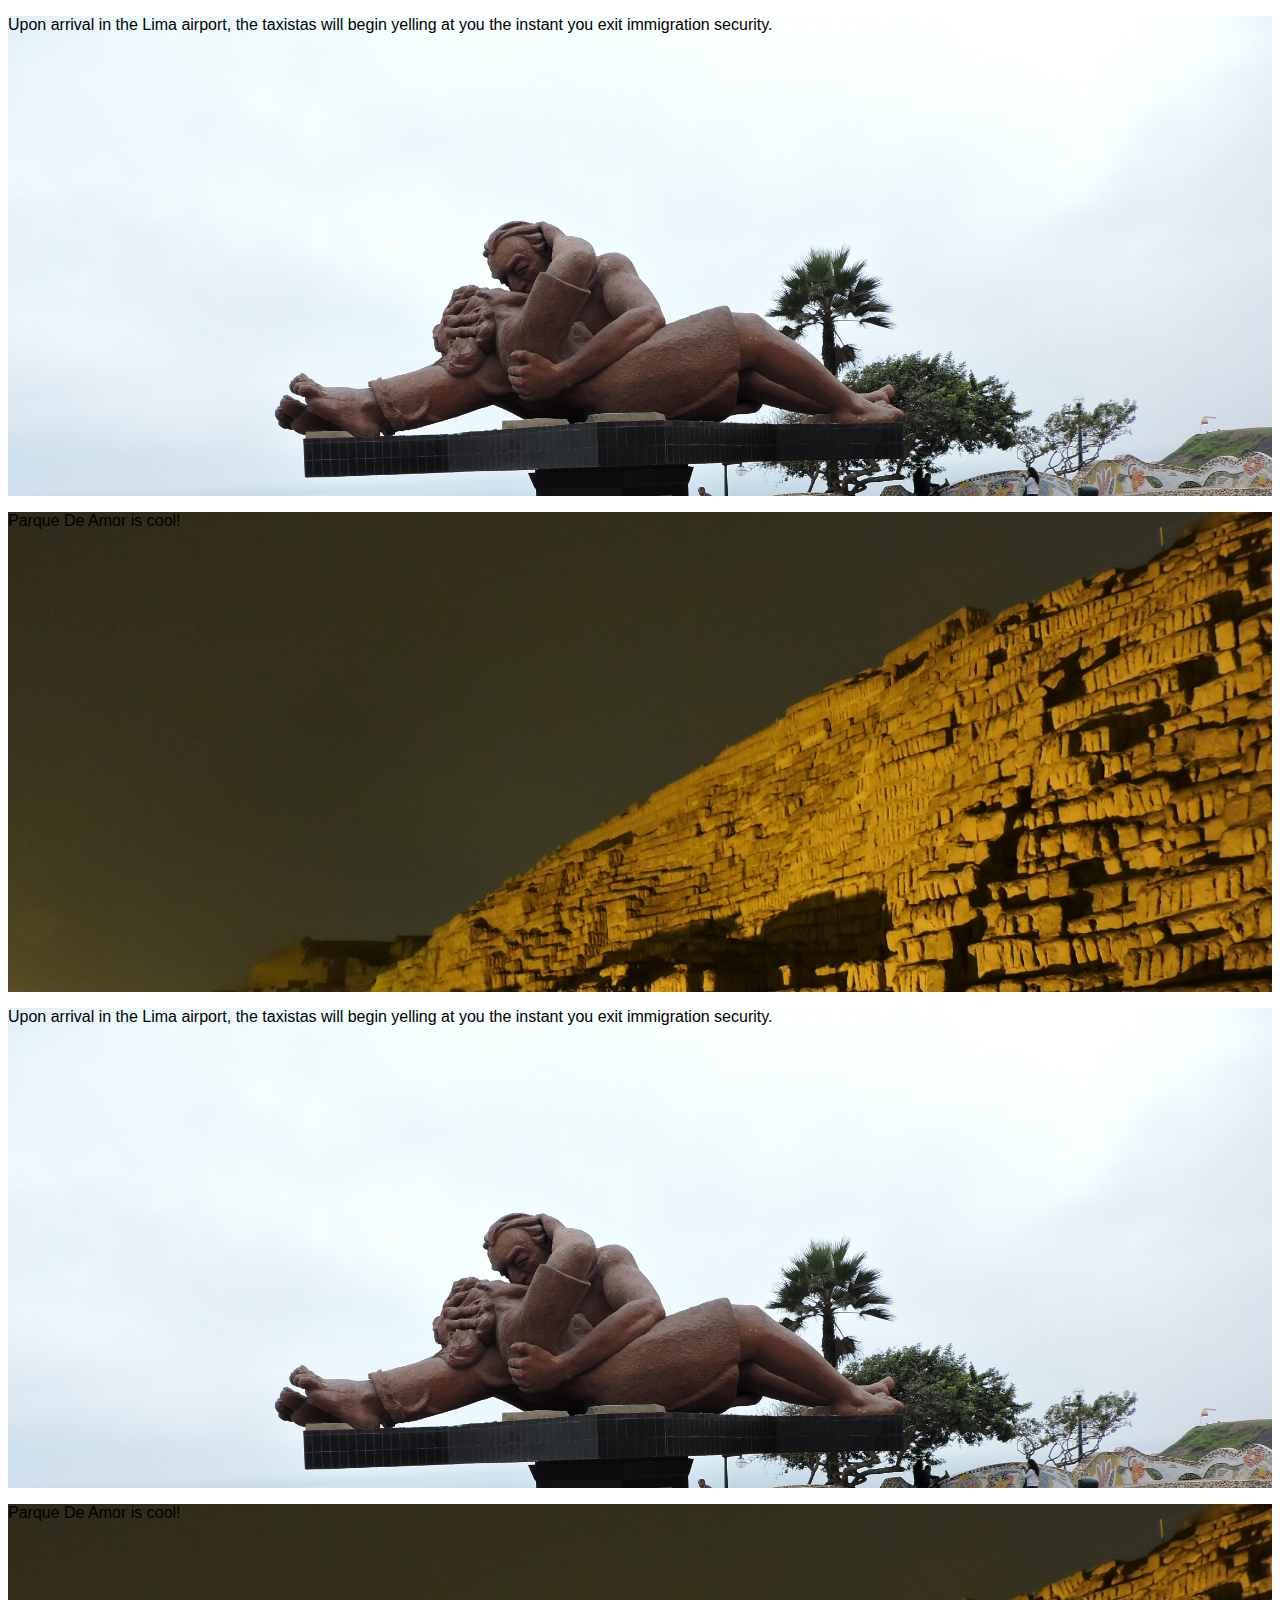
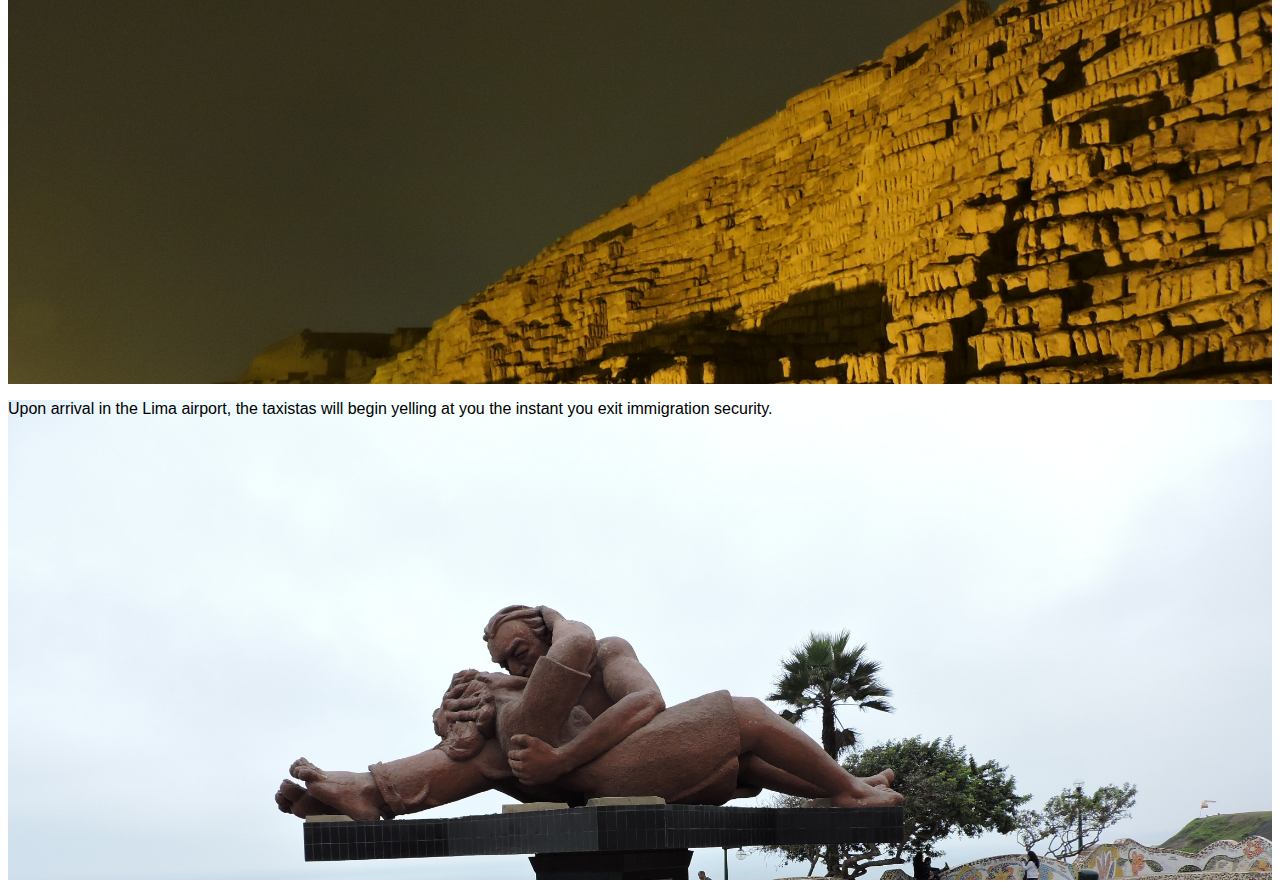
==== lima.html @ 74c6fd55 "Implemented parallax scrolling(finally) VICTORY IS MINE" ====
<!DOCTYPE html>
<html>
    <head>
        <meta charset="utf-8">
        <meta http-equiv="X-UA-Compatible" content="IE=edge">
        <title></title>
        <meta name="description" content="">
        <meta name="viewport" content="width=device-width, initial-scale=1">
        <link rel="stylesheet" type="text/css" href="stylesheet.css">

        
    </head>
    <body>
    	<div class="lima" id="amor" data-stellar-background-ratio=".5">
            <p>Upon arrival in the Lima airport, the taxistas will begin yelling at you the instant you exit immigration security.</p>
        </div>
        <div id="pucllana" data-stellar-background-ratio=".5">
            <p>Parque De Amor is cool!</p>
        </div>
        <div class="lima" id="amor" data-stellar-background-ratio=".5">
            <p>Upon arrival in the Lima airport, the taxistas will begin yelling at you the instant you exit immigration security.</p>
        </div>
        <div id="pucllana" data-stellar-background-ratio=".5">
            <p>Parque De Amor is cool!</p>
        </div>
        <div class="lima" id="amor" data-stellar-background-ratio=".5">
            <p>Upon arrival in the Lima airport, the taxistas will begin yelling at you the instant you exit immigration security.</p>
        </div>
        <!--load jquery -->
        <script src="http://ajax.googleapis.com/ajax/libs/jquery/2.1.0/jquery.min.js"></script>

        <!--load stellar.js -->

        <script src="js/stellar.js/jquery.stellar.min.js"></script>
        <script src="js/stellar.js"></script>        
        <script type="text/javascript">
                $(function(){
                    $.stellar({
                    horizontalScrolling: true, 
                });
            });

        </script>

    </body>
</html>
---- stylesheet.css ----
#amor {
	background-image: url(images/parqueDeAmor.jpg);
	background-size: 100%;
	height: 30em;
}
#pucllana {
	background-image: url(images/pucllana1.jpg);
	background-size: 100%;
	height: 30em;
}
p {
	font-family: Helvetica;
}
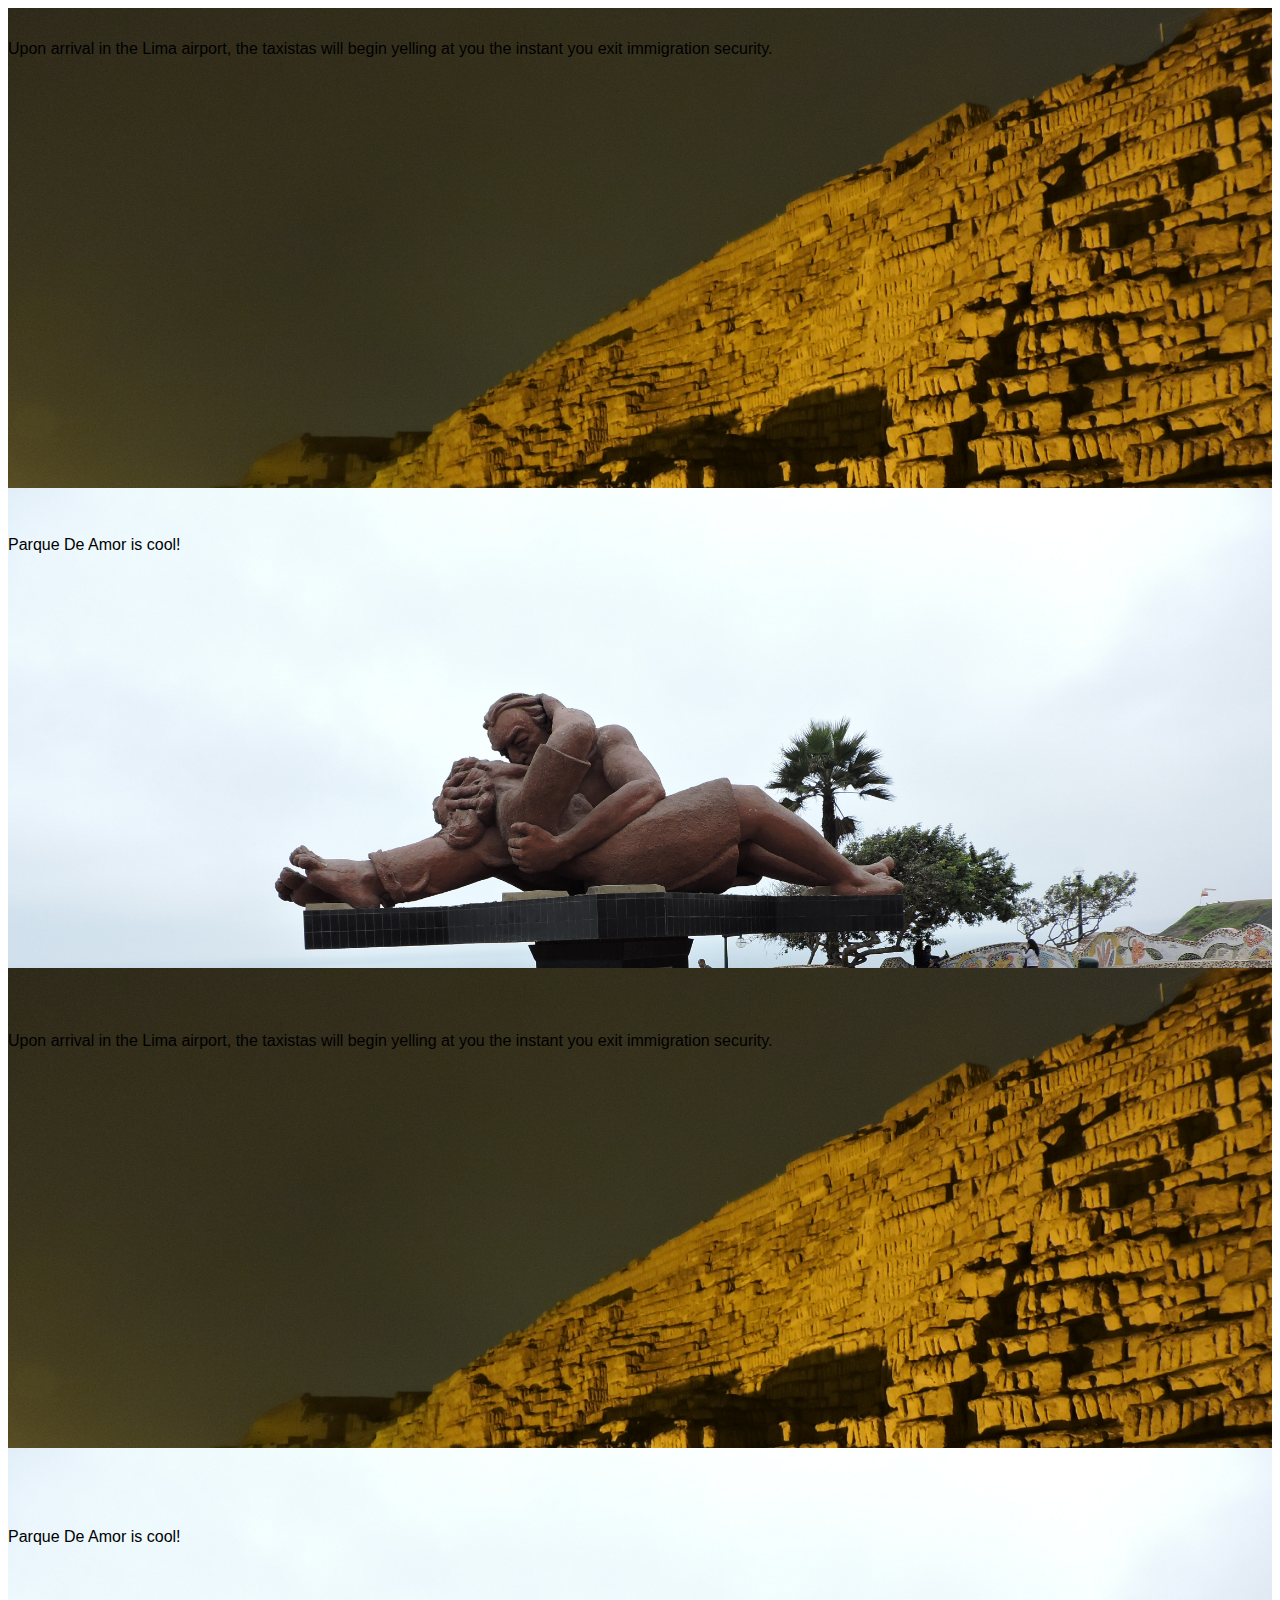
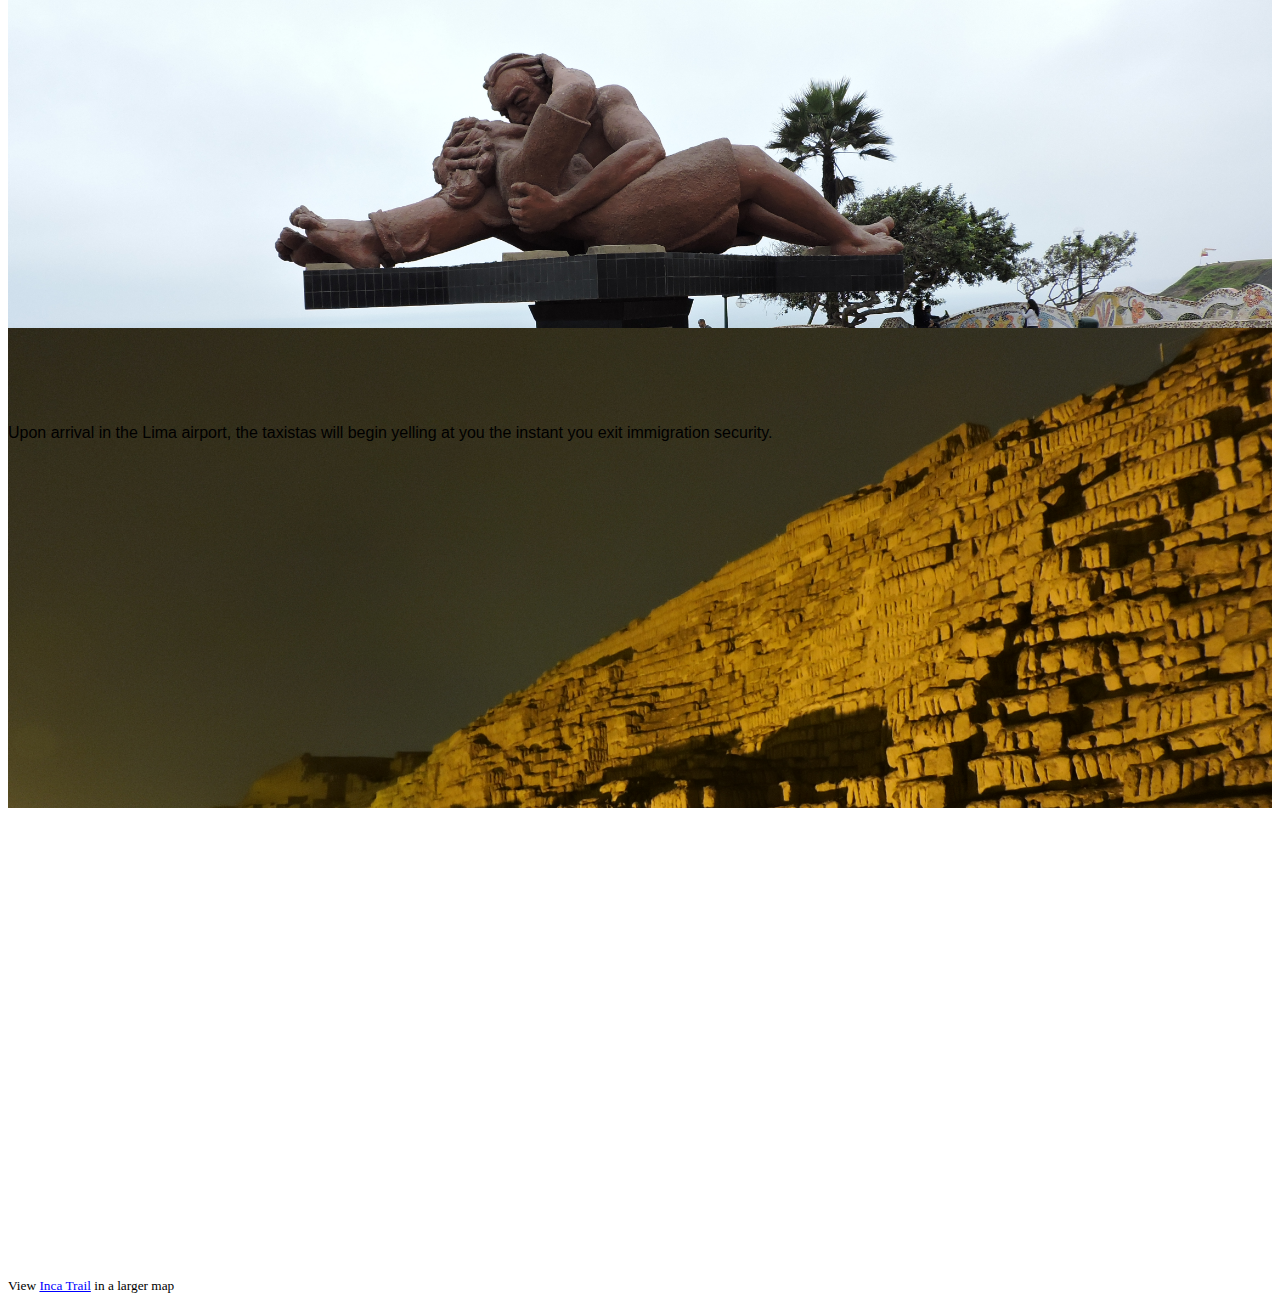
==== commit 04f0c3d6: "added scrollorama, but doesn't work yet" ====
--- a/lima.html
+++ b/lima.html
@@ -12,33 +12,39 @@
     </head>
     <body>
     	<div class="lima" id="amor" data-stellar-background-ratio=".5">
-            <p>Upon arrival in the Lima airport, the taxistas will begin yelling at you the instant you exit immigration security.</p>
+            <p class='fade'>Upon arrival in the Lima airport, the taxistas will begin yelling at you the instant you exit immigration security.</p>
         </div>
         <div id="pucllana" data-stellar-background-ratio=".5">
-            <p>Parque De Amor is cool!</p>
+            <p class='fade'>Parque De Amor is cool!</p>
         </div>
         <div class="lima" id="amor" data-stellar-background-ratio=".5">
-            <p>Upon arrival in the Lima airport, the taxistas will begin yelling at you the instant you exit immigration security.</p>
+            <p class='fade'>Upon arrival in the Lima airport, the taxistas will begin yelling at you the instant you exit immigration security.</p>
         </div>
         <div id="pucllana" data-stellar-background-ratio=".5">
-            <p>Parque De Amor is cool!</p>
+            <p class='fade'>Parque De Amor is cool!</p>
         </div>
         <div class="lima" id="amor" data-stellar-background-ratio=".5">
-            <p>Upon arrival in the Lima airport, the taxistas will begin yelling at you the instant you exit immigration security.</p>
+            <p class='fade'>Upon arrival in the Lima airport, the taxistas will begin yelling at you the instant you exit immigration security.</p>
+        </div>
+        <div class="mapWrap">
+            <iframe class="incaTrailMap" id="llactaPata" width="750" height="450" frameborder="0" scrolling="no" marginheight="0" marginwidth="0" src="https://maps.google.com/maps/ms?msid=200690037802084016640.0004676cd46aa26c7896a&amp;msa=0&amp;source=gplus-ogsb&amp;ie=UTF8&amp;ll=-13.209148,-72.485175&amp;spn=0.110883,0.123338&amp;t=h&amp;iwloc=0004676cf58d377acecd8&amp;output=embed"></iframe><br /><small>View <a href="https://maps.google.com/maps/ms?msid=200690037802084016640.0004676cd46aa26c7896a&amp;msa=0&amp;source=embed&amp;ie=UTF8&amp;ll=-13.209148,-72.485175&amp;spn=0.110883,0.123338&amp;t=h&amp;iwloc=0004676cf58d377acecd8" style="color:#0000FF;text-align:left">Inca Trail</a> in a larger map</small>
         </div>
         <!--load jquery -->
         <script src="http://ajax.googleapis.com/ajax/libs/jquery/2.1.0/jquery.min.js"></script>
 
         <!--load stellar.js -->
+        <script src="js/scrollorama/js/jquery.scrollorama.js"></script>
+        <script src="js/stellar.js/jquery.stellar.min.js"></script>
+        <script src="js/main.js"></script>        
+        <script type="text/javascript">
+            // $(document).ready(function() {
+            //     $(function(){
+            //         $.stellar({
+            //         horizontalScrolling: true, 
+            //         verticalOffset: -300
+            //     });
+            // });
 
-        <script src="js/stellar.js/jquery.stellar.min.js"></script>
-        <script src="js/stellar.js"></script>        
-        <script type="text/javascript">
-                $(function(){
-                    $.stellar({
-                    horizontalScrolling: true, 
-                });
-            });
 
         </script>
 
--- a/stylesheet.css
+++ b/stylesheet.css
@@ -1,13 +1,17 @@
 #amor {
-	background-image: url(images/parqueDeAmor.jpg);
+	background-image: url(images/pucllana1.jpg);
 	background-size: 100%;
 	height: 30em;
 }
 #pucllana {
-	background-image: url(images/pucllana1.jpg);
+	background-image: url(images/parqueDeAmor.jpg);
 	background-size: 100%;
 	height: 30em;
 }
 p {
 	font-family: Helvetica;
+}
+.incaTrailMap {
+	margin: 0 auto;
+	display: block;
 }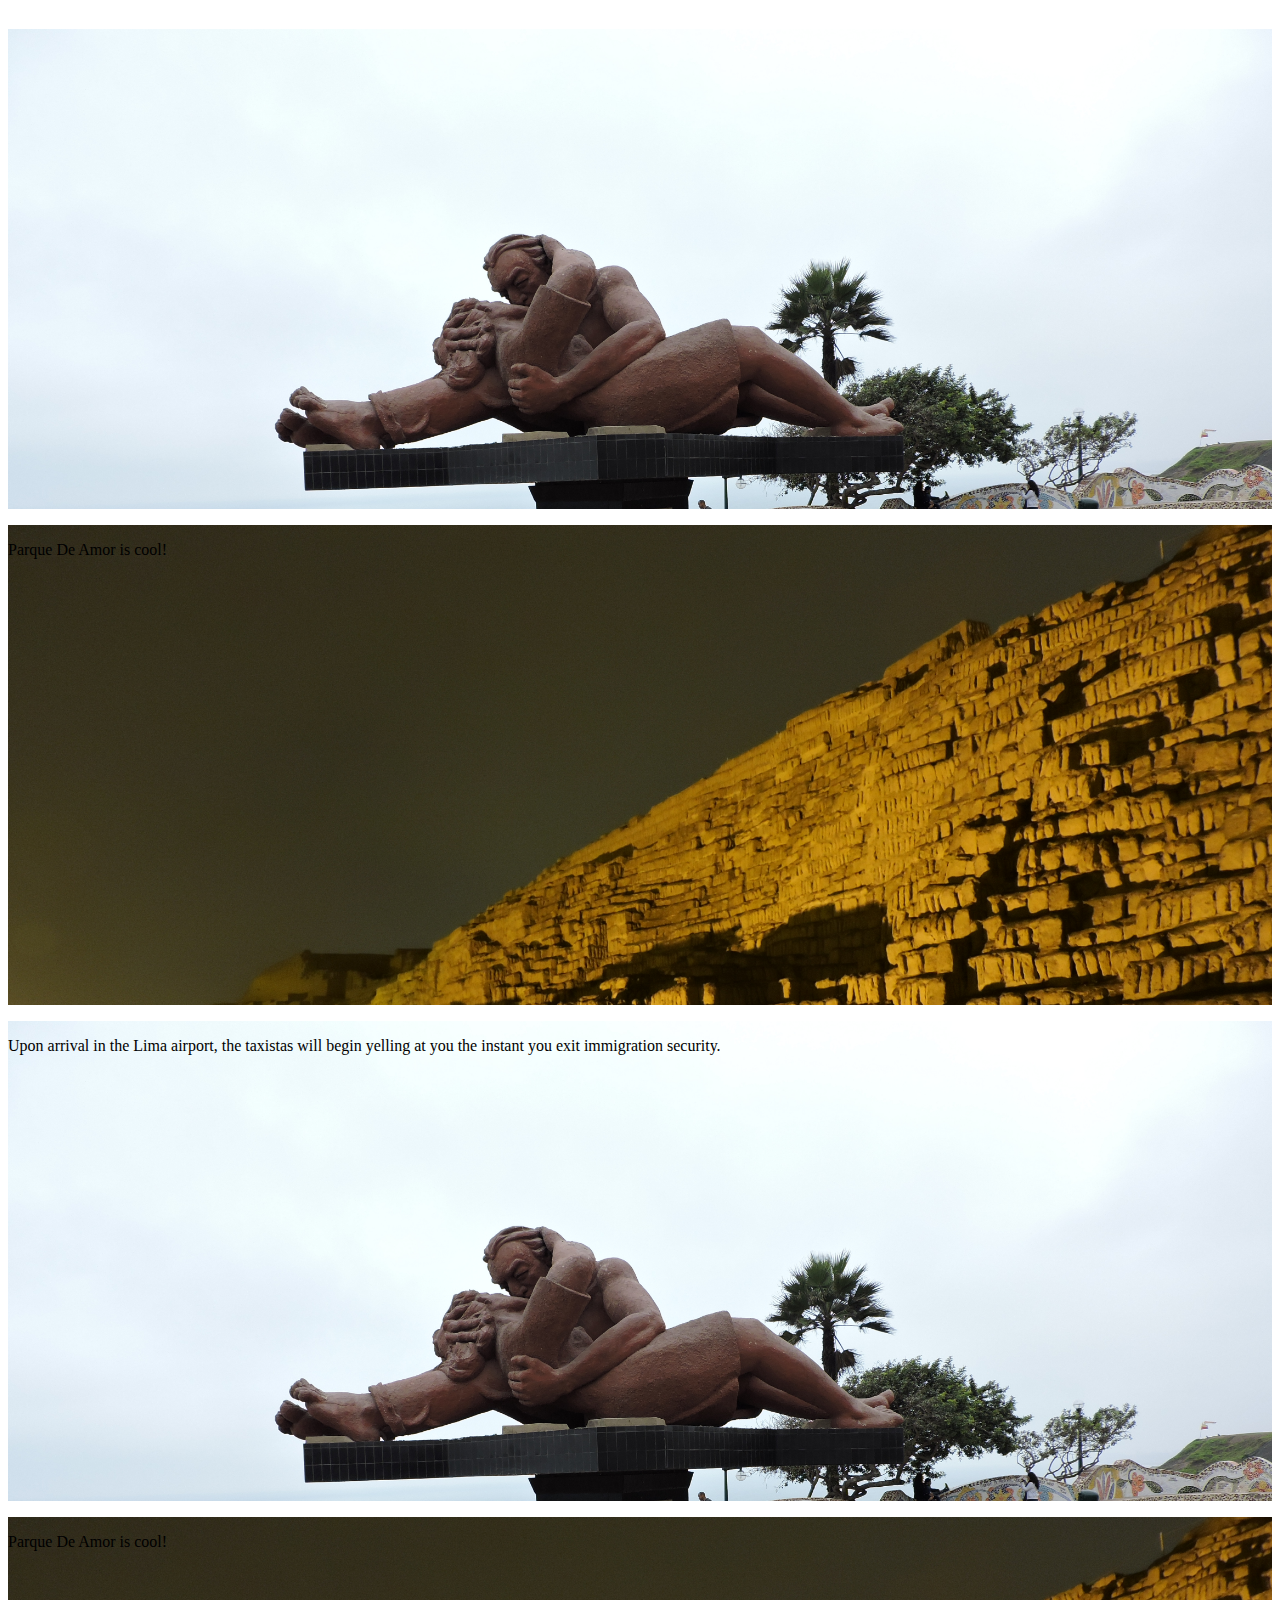
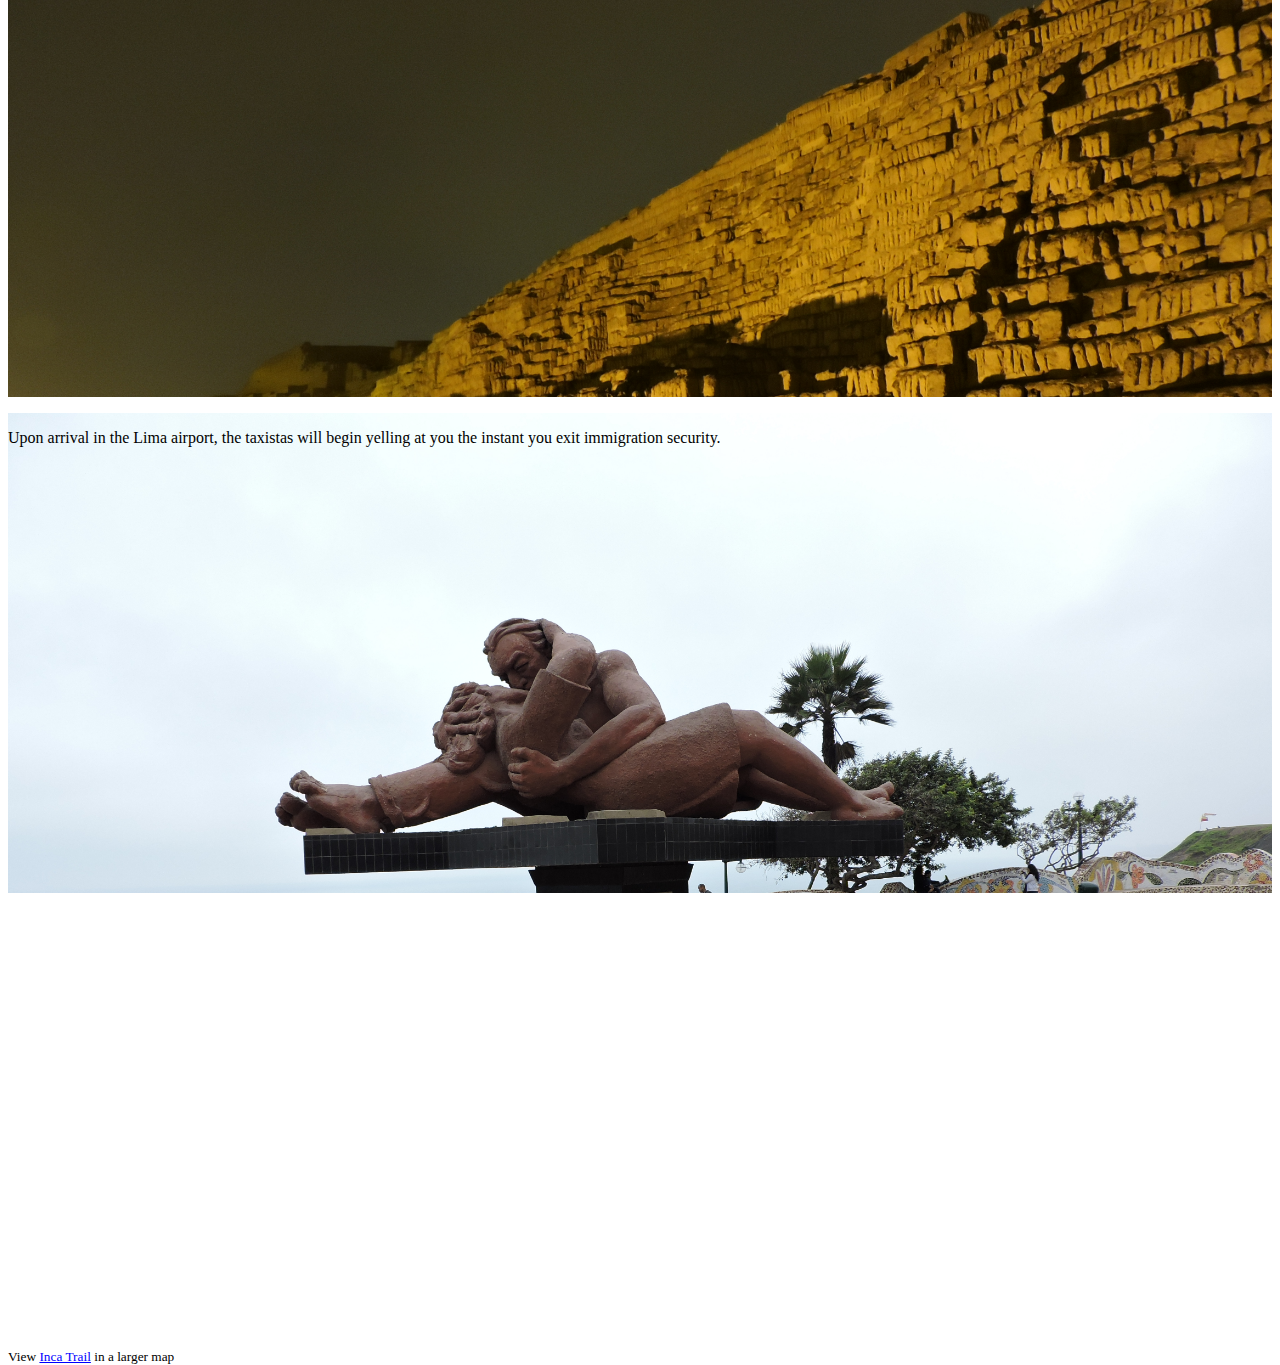
==== commit b80bb88b: "got stellar and scrollorama working again" ====
--- a/lima.html
+++ b/lima.html
@@ -11,22 +11,22 @@
         
     </head>
     <body>
-    	<div class="lima" id="amor" data-stellar-background-ratio=".5">
+    	<div class="lima block" id="amor" data-stellar-background-ratio=".5">
+            <p class='fade' id='amorText1'>Upon arrival in the Lima airport, the taxistas<br> will begin yelling at you the instant you <br>exit immigration security.</p>
+        </div>
+        <div id="pucllana" class='block' data-stellar-background-ratio=".5">
+            <p class='fade'id>Parque De Amor is cool!</p>
+        </div>
+        <div class="lima block" id="amor" data-stellar-background-ratio=".5">
             <p class='fade'>Upon arrival in the Lima airport, the taxistas will begin yelling at you the instant you exit immigration security.</p>
         </div>
-        <div id="pucllana" data-stellar-background-ratio=".5">
+        <div id="pucllana" class='block' data-stellar-background-ratio=".5">
             <p class='fade'>Parque De Amor is cool!</p>
         </div>
-        <div class="lima" id="amor" data-stellar-background-ratio=".5">
+        <div class="lima block" id="amor" data-stellar-background-ratio=".5">
             <p class='fade'>Upon arrival in the Lima airport, the taxistas will begin yelling at you the instant you exit immigration security.</p>
         </div>
-        <div id="pucllana" data-stellar-background-ratio=".5">
-            <p class='fade'>Parque De Amor is cool!</p>
-        </div>
-        <div class="lima" id="amor" data-stellar-background-ratio=".5">
-            <p class='fade'>Upon arrival in the Lima airport, the taxistas will begin yelling at you the instant you exit immigration security.</p>
-        </div>
-        <div class="mapWrap">
+        <div class="mapWrap block">
             <iframe class="incaTrailMap" id="llactaPata" width="750" height="450" frameborder="0" scrolling="no" marginheight="0" marginwidth="0" src="https://maps.google.com/maps/ms?msid=200690037802084016640.0004676cd46aa26c7896a&amp;msa=0&amp;source=gplus-ogsb&amp;ie=UTF8&amp;ll=-13.209148,-72.485175&amp;spn=0.110883,0.123338&amp;t=h&amp;iwloc=0004676cf58d377acecd8&amp;output=embed"></iframe><br /><small>View <a href="https://maps.google.com/maps/ms?msid=200690037802084016640.0004676cd46aa26c7896a&amp;msa=0&amp;source=embed&amp;ie=UTF8&amp;ll=-13.209148,-72.485175&amp;spn=0.110883,0.123338&amp;t=h&amp;iwloc=0004676cf58d377acecd8" style="color:#0000FF;text-align:left">Inca Trail</a> in a larger map</small>
         </div>
         <!--load jquery -->
--- a/stylesheet.css
+++ b/stylesheet.css
@@ -1,17 +1,26 @@
 #amor {
+	background-image: url(images/parqueDeAmor.jpg);
+	background-size: 100%;
+	height: 30em;
+}
+#amorText1 {
+	padding-top: 5em;
+	font-family: Garamond;
+	font-size: 1.3em;
+	font-style: bold;
+}
+#pucllana {
 	background-image: url(images/pucllana1.jpg);
 	background-size: 100%;
 	height: 30em;
 }
-#pucllana {
-	background-image: url(images/parqueDeAmor.jpg);
-	background-size: 100%;
-	height: 30em;
-}
-p {
-	font-family: Helvetica;
-}
 .incaTrailMap {
 	margin: 0 auto;
-	display: block;
+}
+.mapWrap {
+	margin: 0 auto;
+}
+
+.block {
+	width: 100%;
 }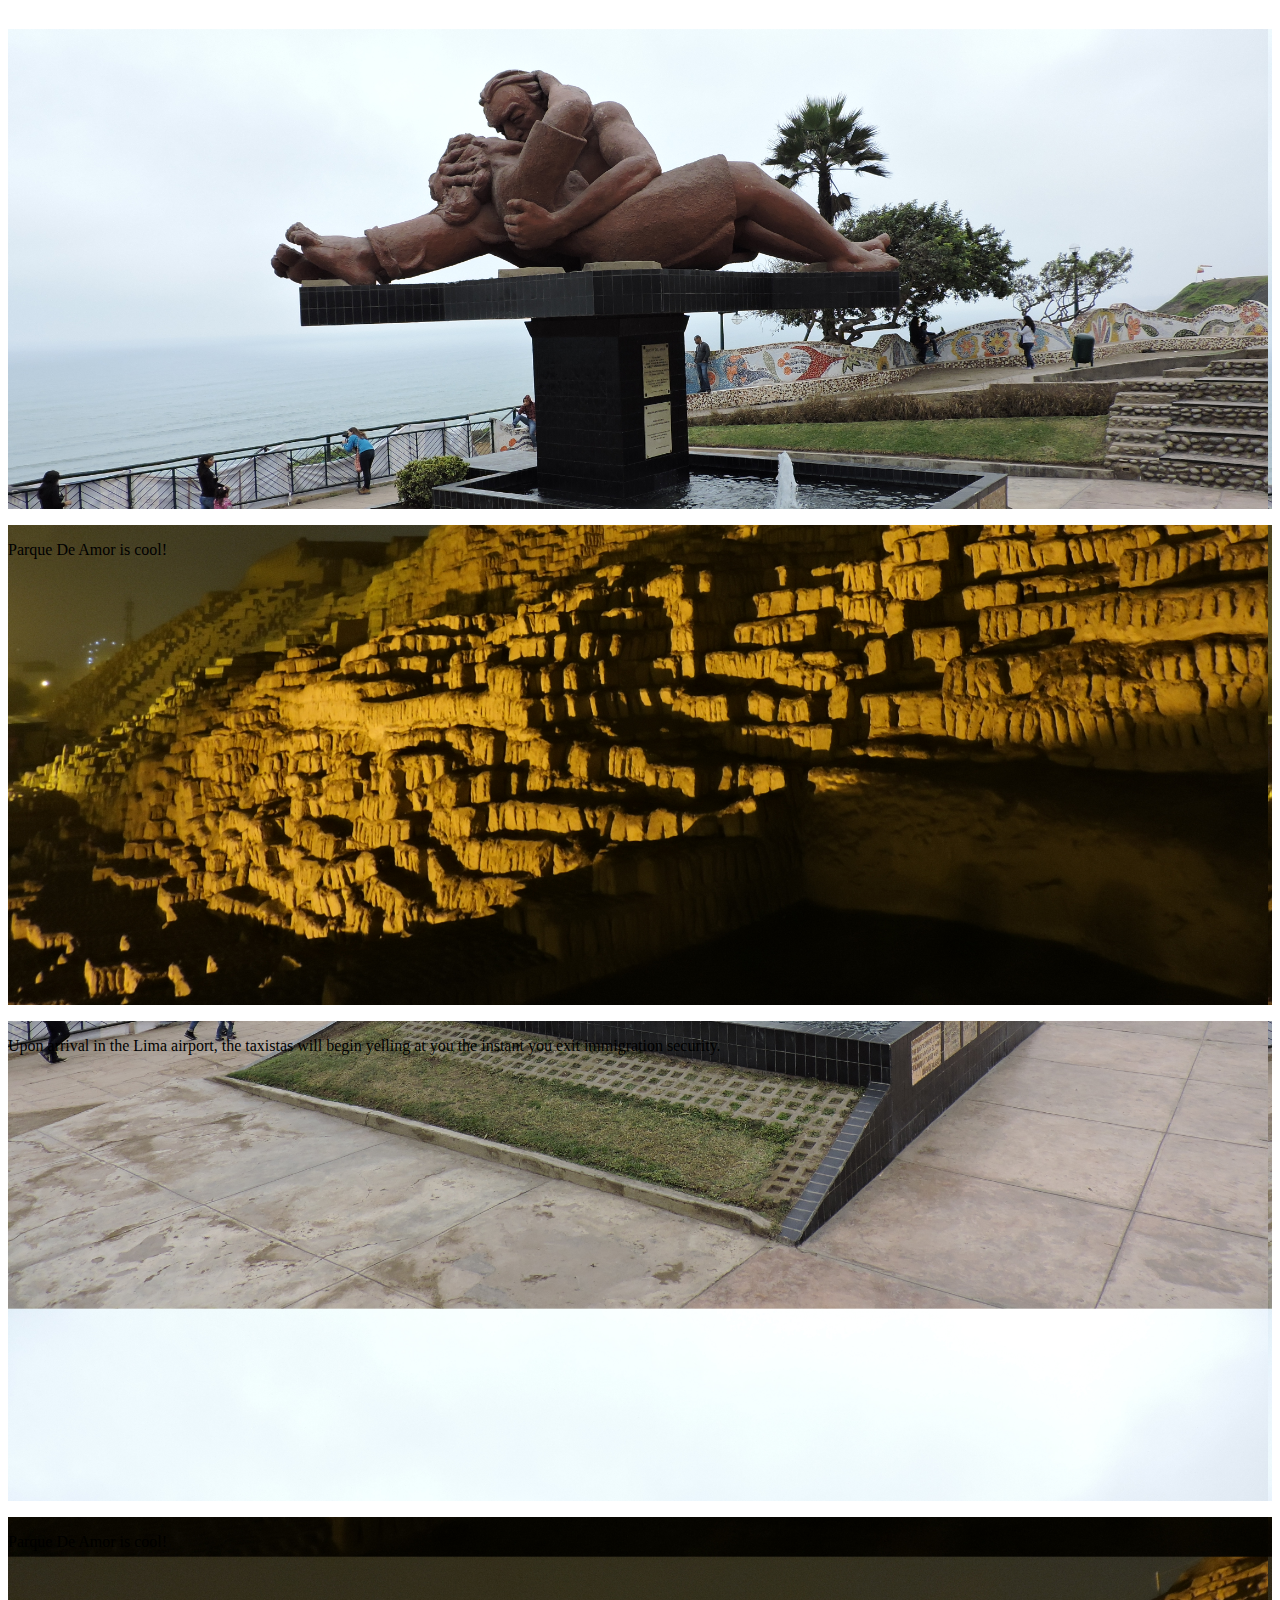
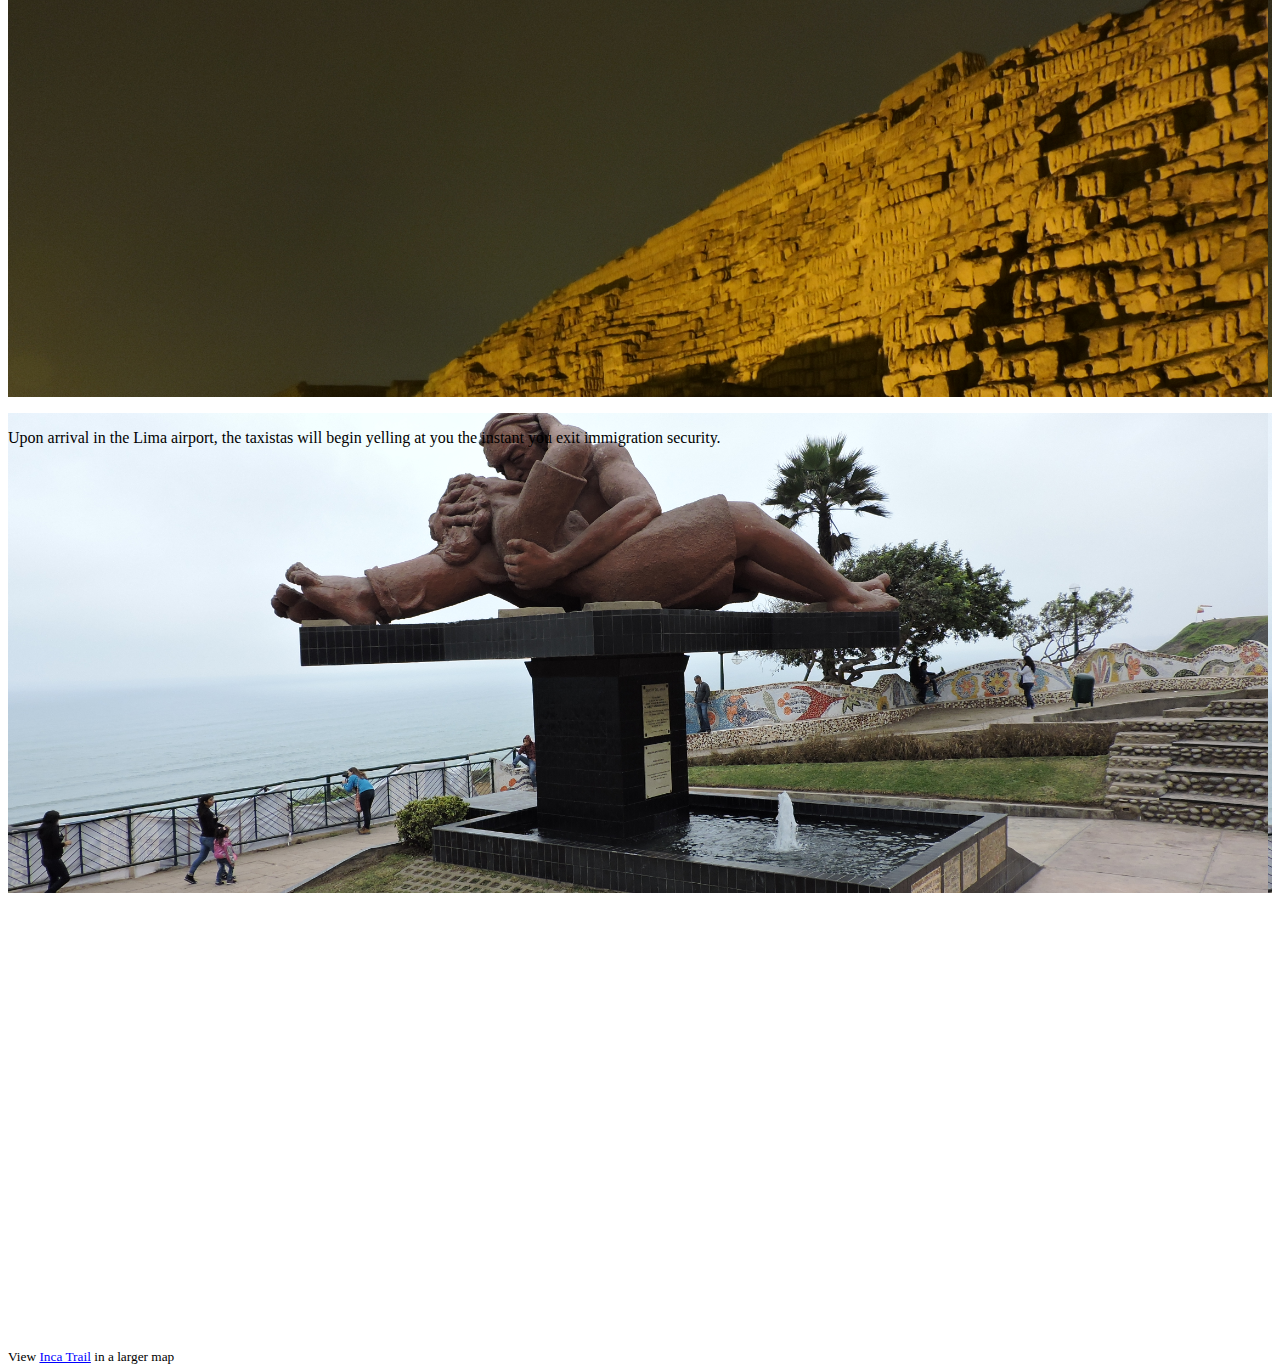
==== commit 787bcc84: "re-added stellar files, hopefully github.io will work" ====
--- a/lima.html
+++ b/lima.html
@@ -34,7 +34,7 @@
 
         <!--load stellar.js -->
         <script src="js/scrollorama/js/jquery.scrollorama.js"></script>
-        <script src="js/stellar.js/jquery.stellar.min.js"></script>
+        <script src="js/stellar.js-master/jquery.stellar.min.js"></script>
         <script src="js/main.js"></script>        
         <script type="text/javascript">
             // $(document).ready(function() {
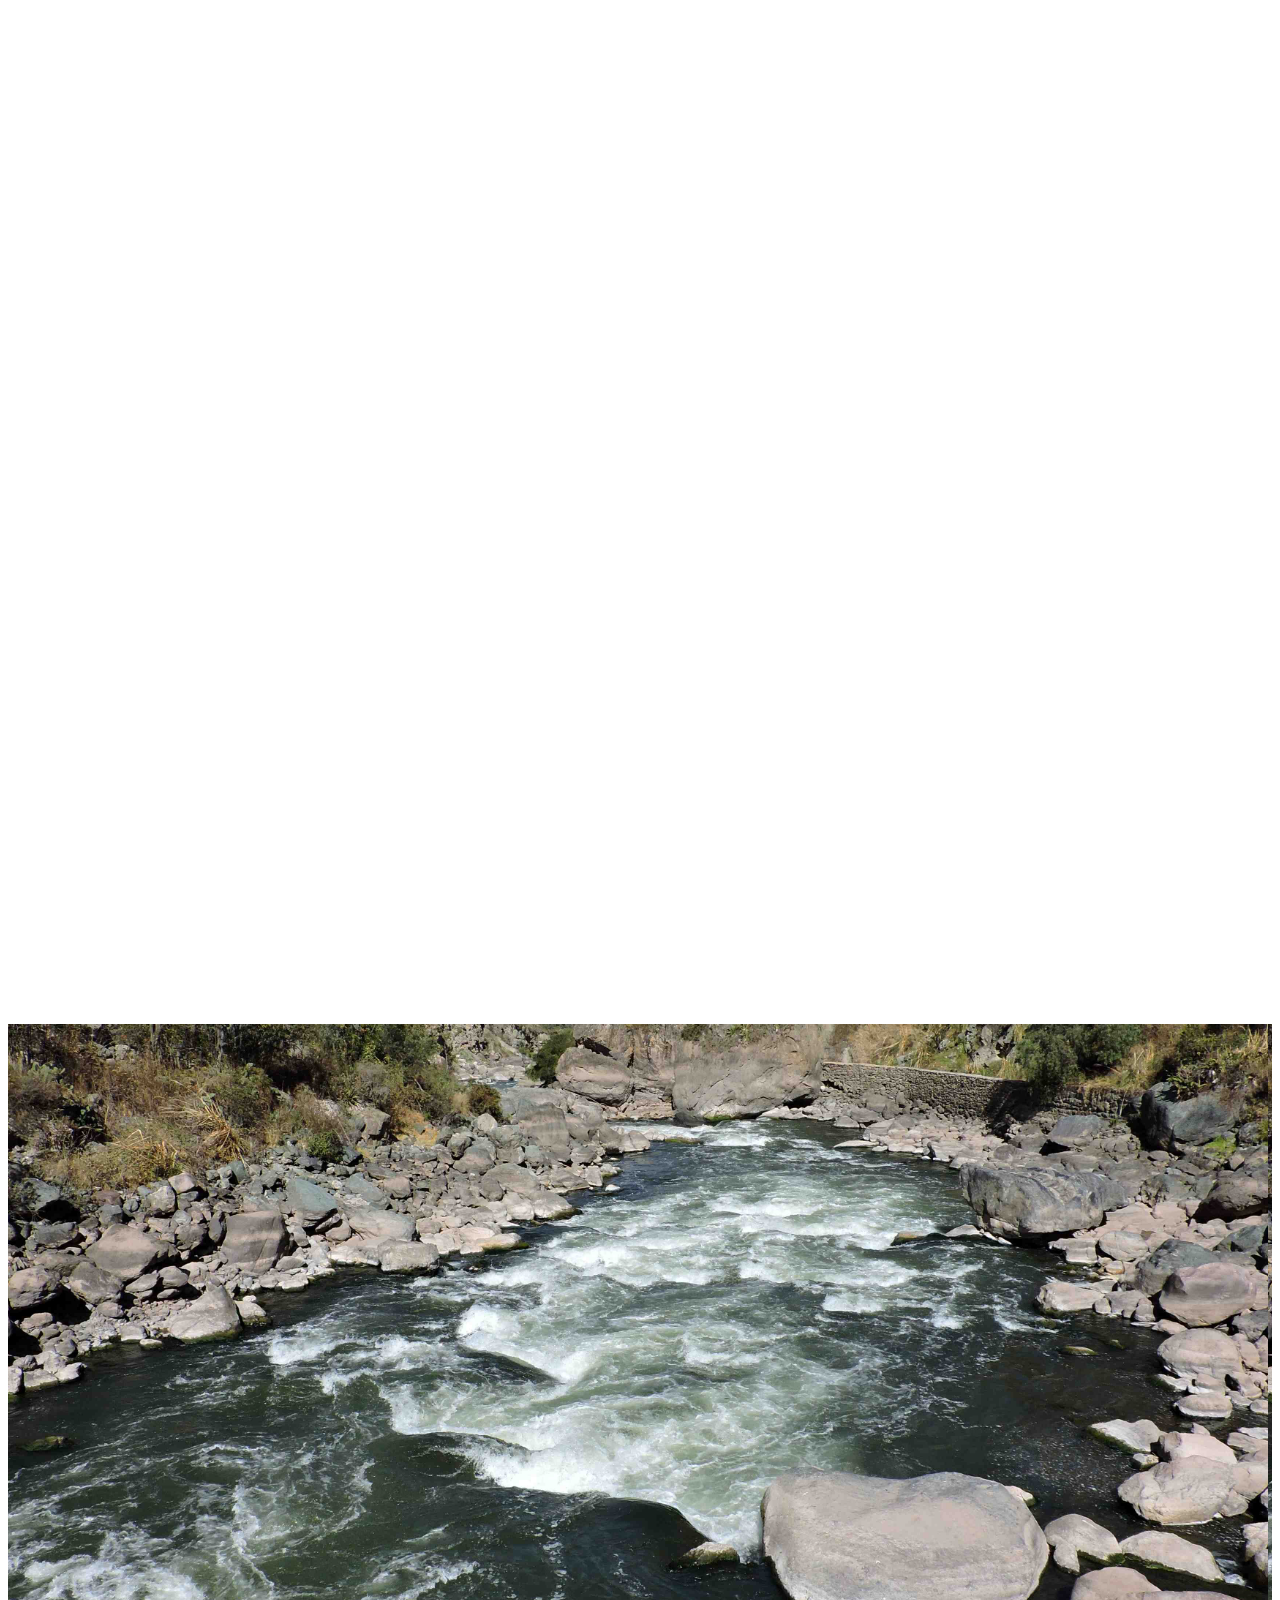
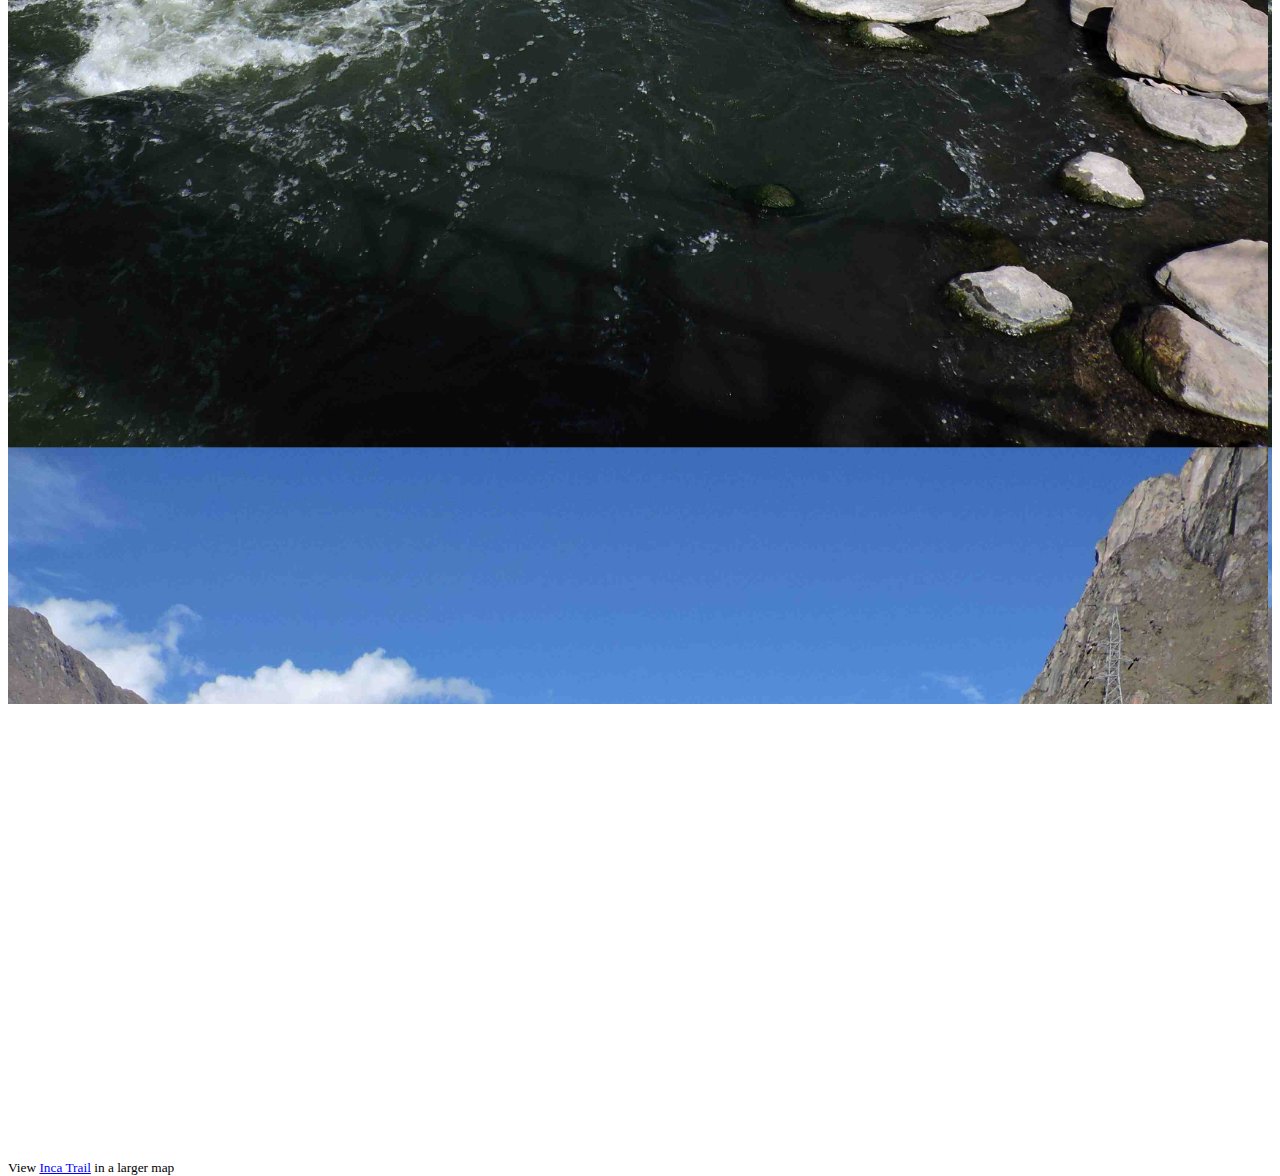
==== commit 4c7d0a3a: "put in real images, real text for inca trail photo" ====
--- a/lima.html
+++ b/lima.html
@@ -11,20 +11,16 @@
         
     </head>
     <body>
-    	<div class="lima block" id="amor" data-stellar-background-ratio=".5">
-            <p class='fade' id='amorText1'>Upon arrival in the Lima airport, the taxistas<br> will begin yelling at you the instant you <br>exit immigration security.</p>
+    	<div class="block" id="trailstart" data-stellar-background-ratio=".5">
+                <p class='textLight' id='trailstarttext1'>
+                    Here we are at the start<br>
+                    of the inca trail. </p>
+                <p class='textLight'id='trailstarttext2'>
+                    At this point we'd<br> been up for 5 hours<br> already. It was 9 AM.</p>
         </div>
-        <div id="pucllana" class='block' data-stellar-background-ratio=".5">
-            <p class='fade'id>Parque De Amor is cool!</p>
-        </div>
-        <div class="lima block" id="amor" data-stellar-background-ratio=".5">
-            <p class='fade'>Upon arrival in the Lima airport, the taxistas will begin yelling at you the instant you exit immigration security.</p>
-        </div>
-        <div id="pucllana" class='block' data-stellar-background-ratio=".5">
-            <p class='fade'>Parque De Amor is cool!</p>
-        </div>
-        <div class="lima block" id="amor" data-stellar-background-ratio=".5">
-            <p class='fade'>Upon arrival in the Lima airport, the taxistas will begin yelling at you the instant you exit immigration security.</p>
+        <div id="bridgeview" class='block' data-stellar-background-ratio=".5">
+            <p class='fade'id>
+            </p>
         </div>
         <div class="mapWrap block">
             <iframe class="incaTrailMap" id="llactaPata" width="750" height="450" frameborder="0" scrolling="no" marginheight="0" marginwidth="0" src="https://maps.google.com/maps/ms?msid=200690037802084016640.0004676cd46aa26c7896a&amp;msa=0&amp;source=gplus-ogsb&amp;ie=UTF8&amp;ll=-13.209148,-72.485175&amp;spn=0.110883,0.123338&amp;t=h&amp;iwloc=0004676cf58d377acecd8&amp;output=embed"></iframe><br /><small>View <a href="https://maps.google.com/maps/ms?msid=200690037802084016640.0004676cd46aa26c7896a&amp;msa=0&amp;source=embed&amp;ie=UTF8&amp;ll=-13.209148,-72.485175&amp;spn=0.110883,0.123338&amp;t=h&amp;iwloc=0004676cf58d377acecd8" style="color:#0000FF;text-align:left">Inca Trail</a> in a larger map</small>
--- a/stylesheet.css
+++ b/stylesheet.css
@@ -1,18 +1,19 @@
-#amor {
-	background-image: url(images/parqueDeAmor.jpg);
+#trailstart {
+	background-image: url(images/trailstart.jpg);
 	background-size: 100%;
-	height: 30em;
+	height: 60em;
 }
-#amorText1 {
-	padding-top: 5em;
-	font-family: Garamond;
-	font-size: 1.3em;
-	font-style: bold;
+#trailstarttext1 {
+	padding-left: 35em;
+	padding-top: 4em;
 }
-#pucllana {
-	background-image: url(images/pucllana1.jpg);
+#trailstarttext2 {
+	padding-top: 13em;
+}
+#bridgeview {
+	background-image: url(images/bridgeview.jpg);
 	background-size: 100%;
-	height: 30em;
+	height: 80em;
 }
 .incaTrailMap {
 	margin: 0 auto;
@@ -23,4 +24,10 @@
 
 .block {
 	width: 100%;
+}
+.textLight{
+	font-style: bold;
+	color: black;
+	font-family: Garamond;
+	font-size: 2em;
 }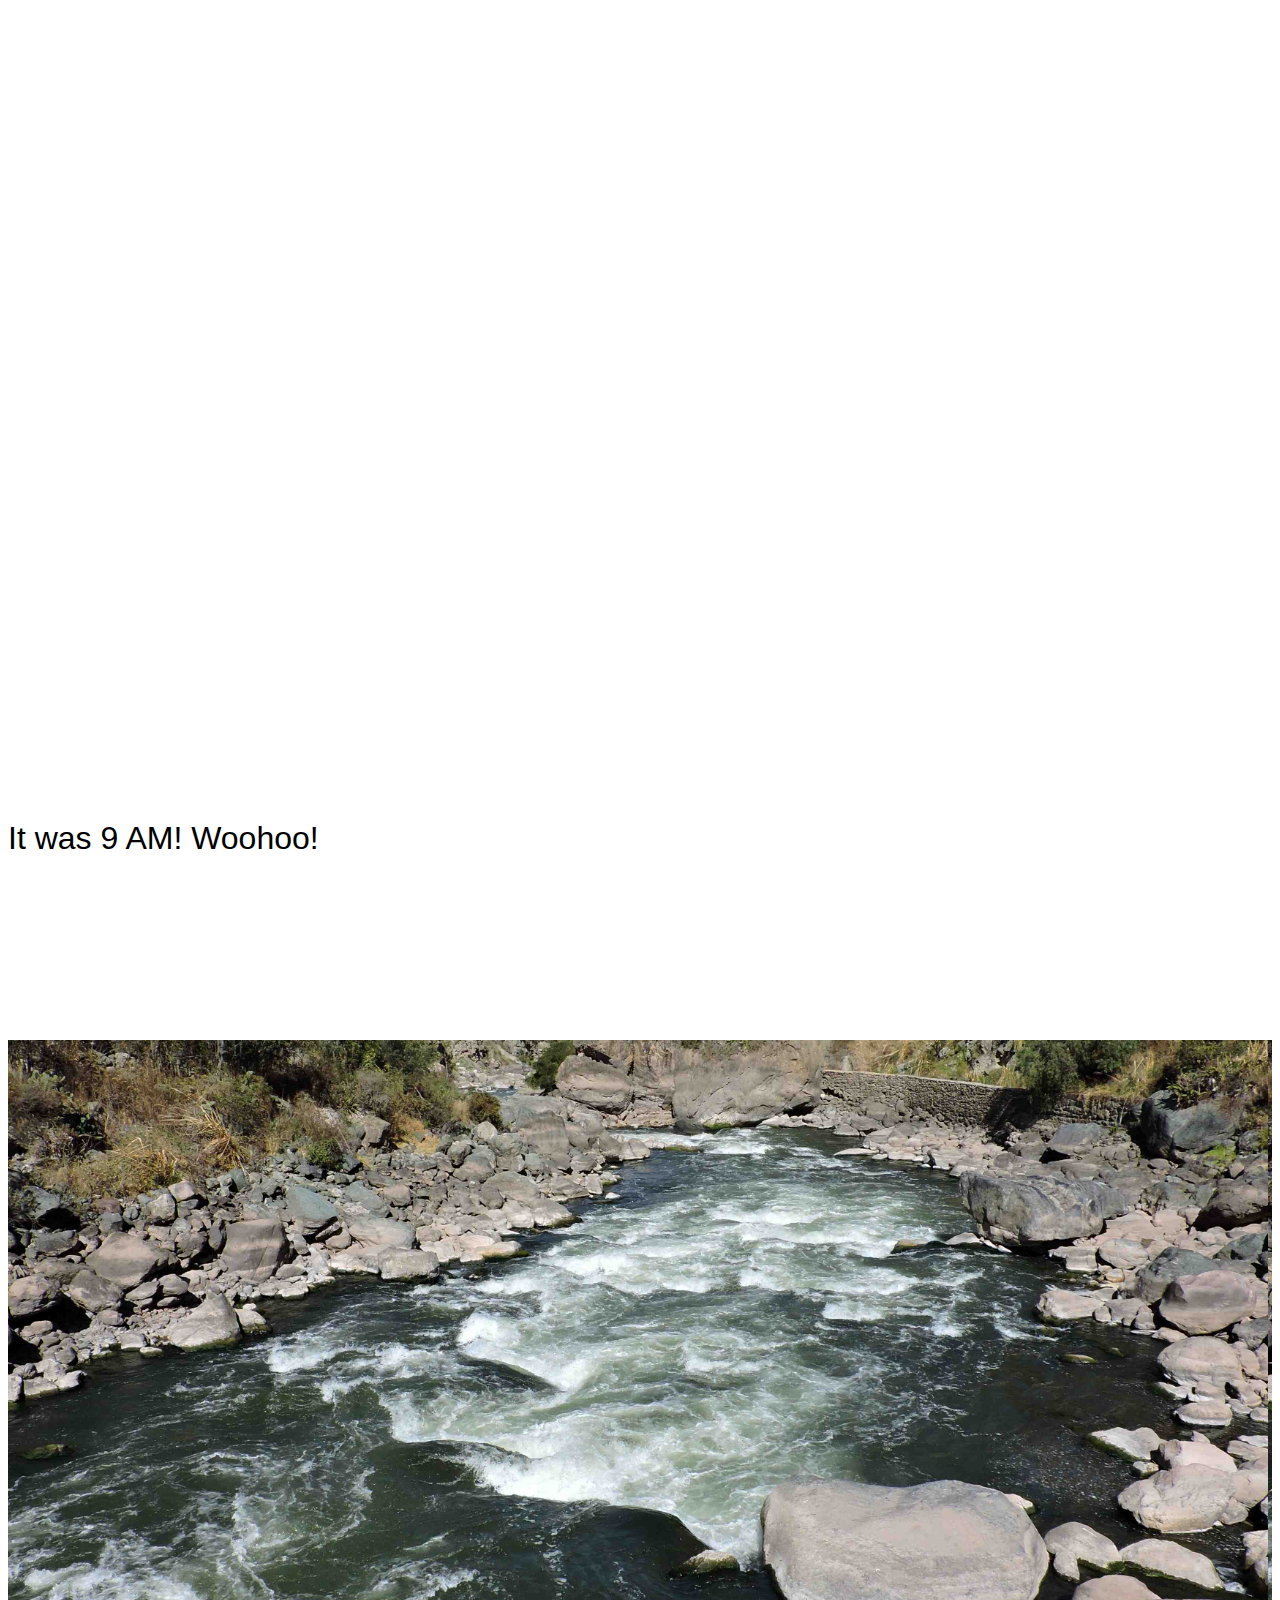
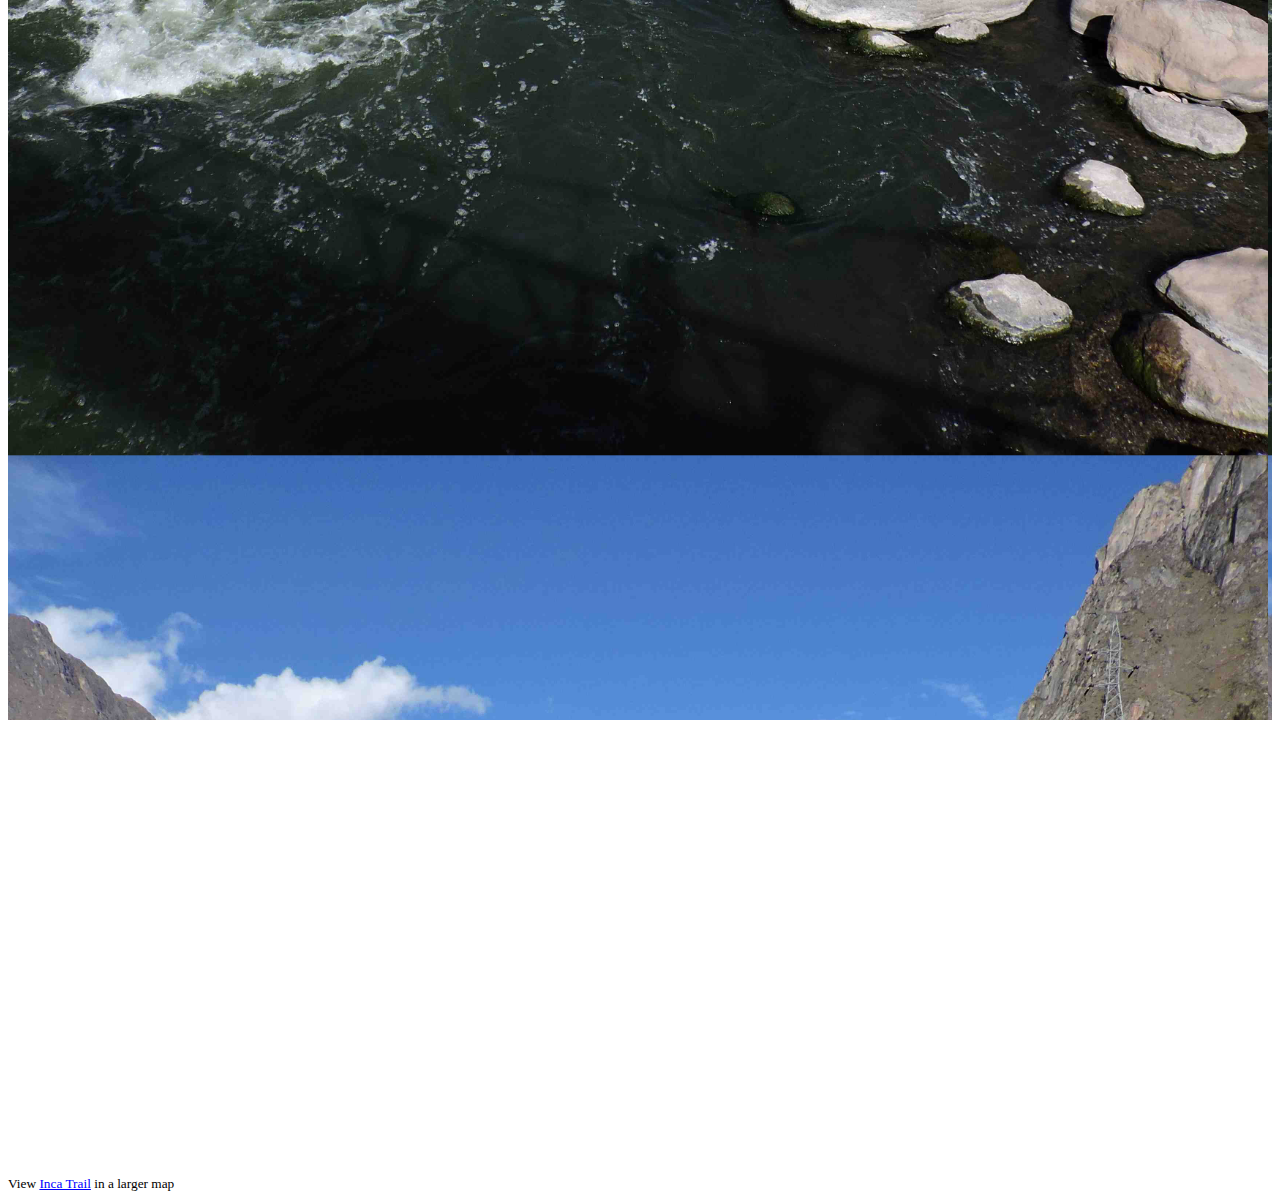
==== commit f6e5440e: "added cats, added rotation animation and bridge text" ====
--- a/lima.html
+++ b/lima.html
@@ -11,16 +11,26 @@
         
     </head>
     <body>
+        <!--Class of 'block' is passed to javascript, because parent elements of scroll animated stuff needs it-->
+        <!--Ids given to parent element of scroll-animated text, images are attached through the CSS using stellar.js-->
     	<div class="block" id="trailstart" data-stellar-background-ratio=".5">
-                <p class='textLight' id='trailstarttext1'>
-                    Here we are at the start<br>
-                    of the inca trail. </p>
+            <!--IDs given to P tags or parents of P tags and passed into javascript for scrolling animations-->
+                <div id='trailstarttext1'>
+                    <p class='textLight'>
+                    So it begins </p>
+                </div>
                 <p class='textLight'id='trailstarttext2'>
-                    At this point we'd<br> been up for 5 hours<br> already. It was 9 AM.</p>
+                    At this point we'd<br> been up for 5 hours<br> already.
+                <p class='textLight' id='trailstarttext3' style='-webkit-transform: rotate(0deg);'>
+                    It was 9 AM! Woohoo!</p>
         </div>
         <div id="bridgeview" class='block' data-stellar-background-ratio=".5">
-            <p class='fade'id>
+            <p class='textLight'id='bridgeviewtext1'>
+                The Scenery was alright
             </p>
+            <p class='textLight' id='bridgeviewtext2'>
+                The rapids were terrifying
+
         </div>
         <div class="mapWrap block">
             <iframe class="incaTrailMap" id="llactaPata" width="750" height="450" frameborder="0" scrolling="no" marginheight="0" marginwidth="0" src="https://maps.google.com/maps/ms?msid=200690037802084016640.0004676cd46aa26c7896a&amp;msa=0&amp;source=gplus-ogsb&amp;ie=UTF8&amp;ll=-13.209148,-72.485175&amp;spn=0.110883,0.123338&amp;t=h&amp;iwloc=0004676cf58d377acecd8&amp;output=embed"></iframe><br /><small>View <a href="https://maps.google.com/maps/ms?msid=200690037802084016640.0004676cd46aa26c7896a&amp;msa=0&amp;source=embed&amp;ie=UTF8&amp;ll=-13.209148,-72.485175&amp;spn=0.110883,0.123338&amp;t=h&amp;iwloc=0004676cf58d377acecd8" style="color:#0000FF;text-align:left">Inca Trail</a> in a larger map</small>
--- a/stylesheet.css
+++ b/stylesheet.css
@@ -4,8 +4,8 @@
 	height: 60em;
 }
 #trailstarttext1 {
-	padding-left: 35em;
-	padding-top: 4em;
+	padding-left: 10em;
+	padding-top: 7em;
 }
 #trailstarttext2 {
 	padding-top: 13em;
@@ -14,6 +14,14 @@
 	background-image: url(images/bridgeview.jpg);
 	background-size: 100%;
 	height: 80em;
+}
+#bridgeviewtext1 {
+	text-align: center;
+	padding-top: 10em;
+}
+#bridgeviewtext2 {
+	text-align: center;
+	padding-top: 4em;
 }
 .incaTrailMap {
 	margin: 0 auto;
@@ -28,6 +36,12 @@
 .textLight{
 	font-style: bold;
 	color: black;
-	font-family: Garamond;
+	font-family: Arial;
 	font-size: 2em;
+}
+.box {
+	background-opacity: 50%;
+	background-color:gray;
+	display:inline-block;
+
 }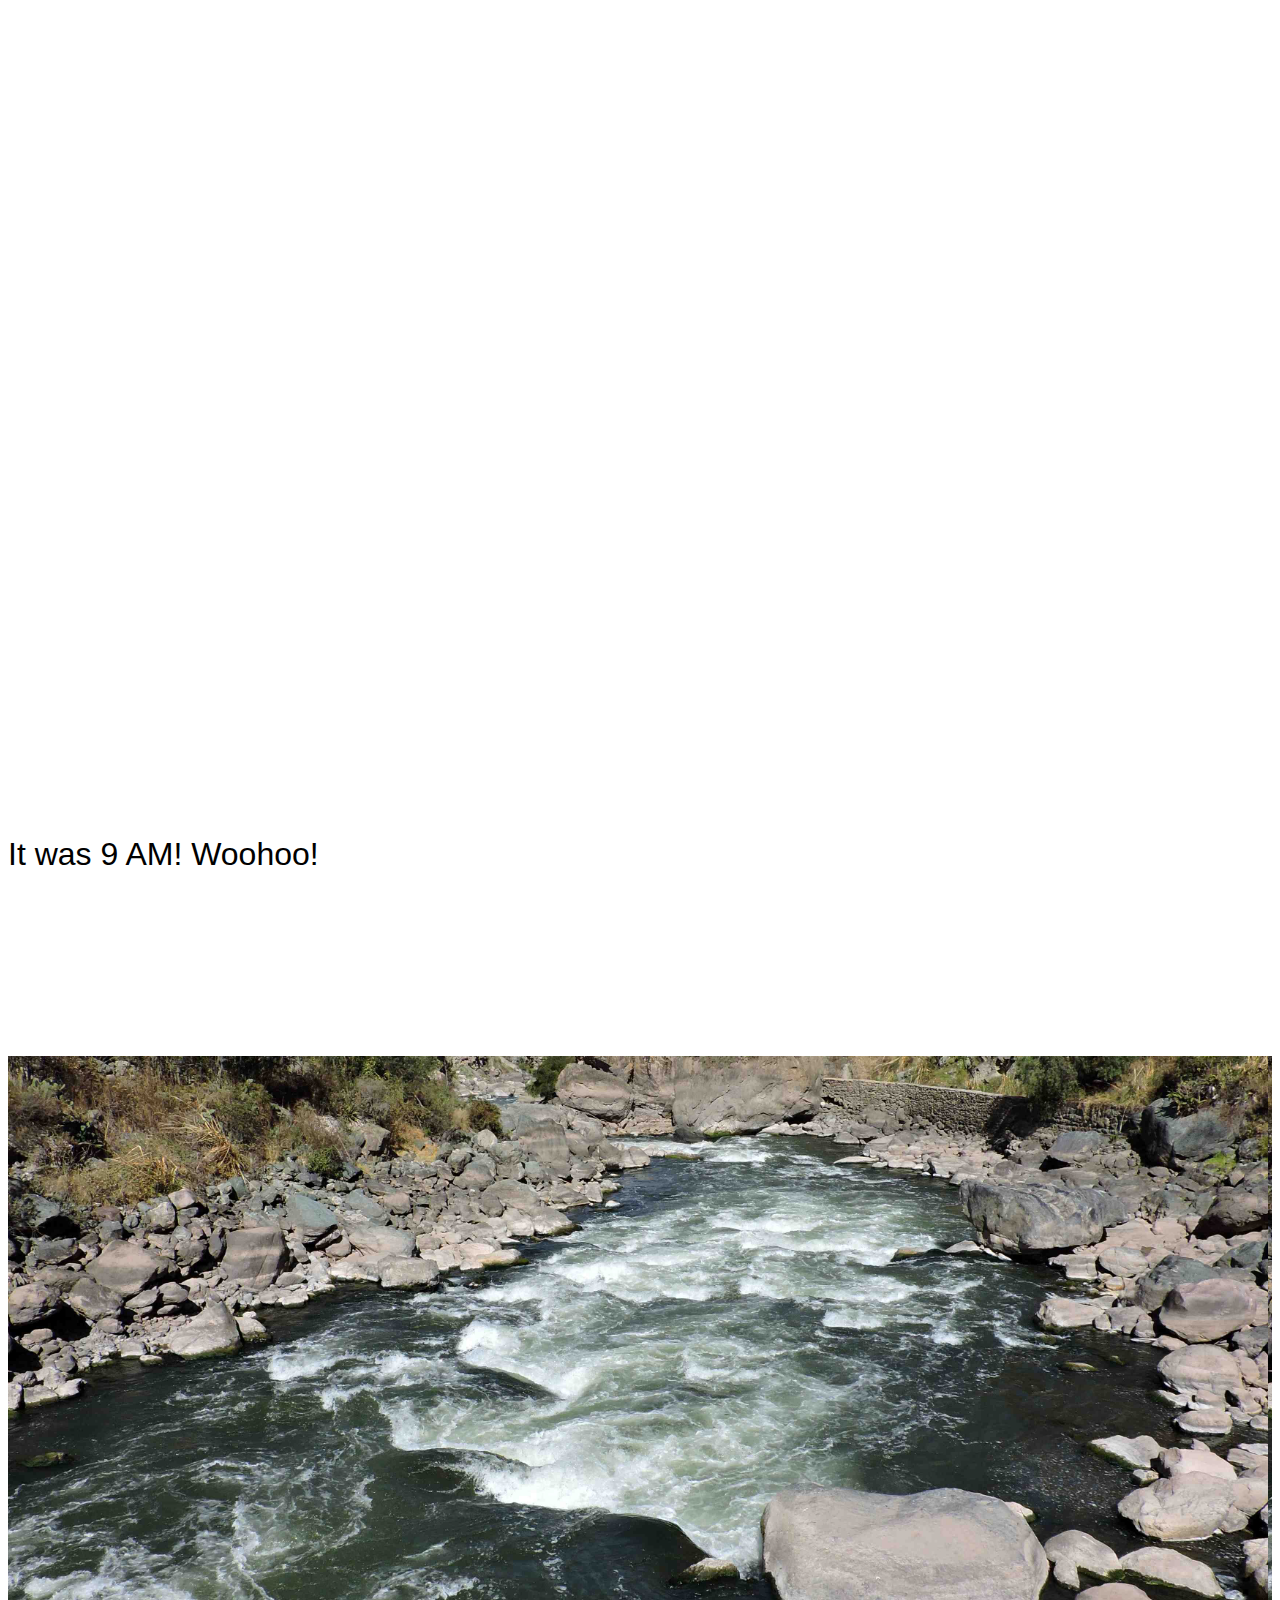
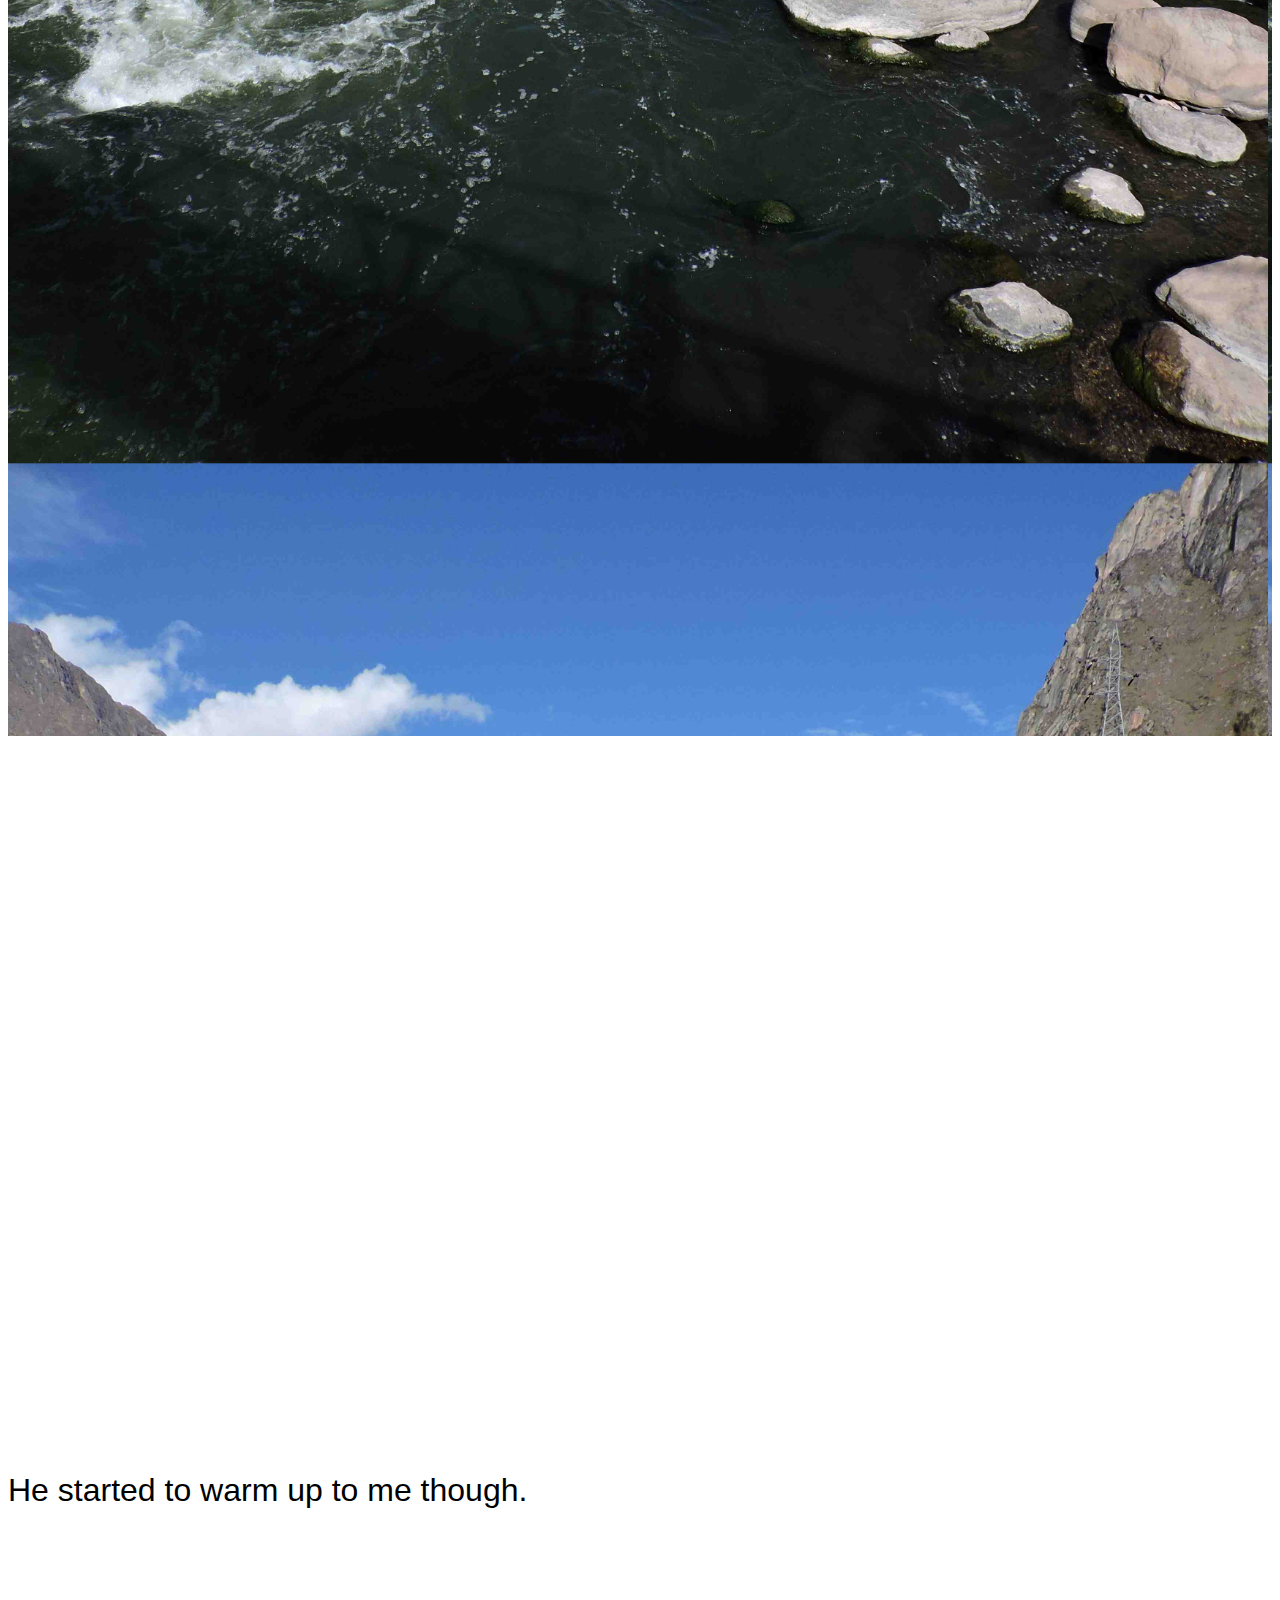
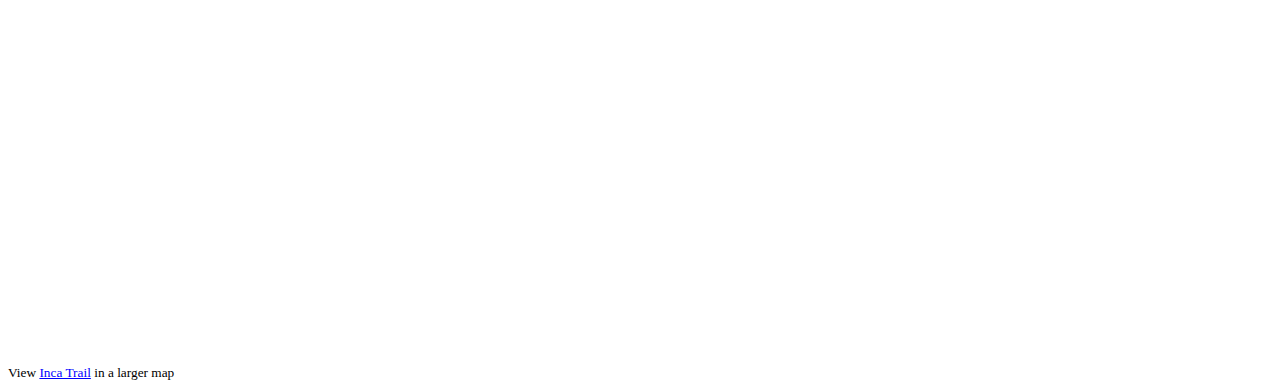
==== commit 3a89566e: "styled cat photo 1" ====
--- a/lima.html
+++ b/lima.html
@@ -29,8 +29,21 @@
                 The Scenery was alright
             </p>
             <p class='textLight' id='bridgeviewtext2'>
-                The rapids were terrifying
+                The rapids were terrifying</p>
 
+        </div>
+        <div id="cat1" class='block' data-stellar-background-ratio=".5">
+            <p class='textLight' id='catText1'>
+                I made a friend at a coffee shop.
+            </p>
+            <p class='textLight' id='catText2'>
+                He was shy at first
+            </p>
+        </div>
+         <div id="cat2" class='block' data-stellar-background-ratio=".5">
+            <p class='textLight' id='catText3'>
+                He started to warm up to me though.
+            </p>
         </div>
         <div class="mapWrap block">
             <iframe class="incaTrailMap" id="llactaPata" width="750" height="450" frameborder="0" scrolling="no" marginheight="0" marginwidth="0" src="https://maps.google.com/maps/ms?msid=200690037802084016640.0004676cd46aa26c7896a&amp;msa=0&amp;source=gplus-ogsb&amp;ie=UTF8&amp;ll=-13.209148,-72.485175&amp;spn=0.110883,0.123338&amp;t=h&amp;iwloc=0004676cf58d377acecd8&amp;output=embed"></iframe><br /><small>View <a href="https://maps.google.com/maps/ms?msid=200690037802084016640.0004676cd46aa26c7896a&amp;msa=0&amp;source=embed&amp;ie=UTF8&amp;ll=-13.209148,-72.485175&amp;spn=0.110883,0.123338&amp;t=h&amp;iwloc=0004676cf58d377acecd8" style="color:#0000FF;text-align:left">Inca Trail</a> in a larger map</small>
--- a/stylesheet.css
+++ b/stylesheet.css
@@ -23,6 +23,20 @@
 	text-align: center;
 	padding-top: 4em;
 }
+#cat1 {
+	background-image: url(images/cat1.jpg);
+	background-size: 100%;
+	height: 40em;
+}
+#catText1 {
+	text-align: center;
+	color: white;
+}
+#catText2 {
+	padding-top: 12em;
+	color: white;
+	text-align: center;
+}
 .incaTrailMap {
 	margin: 0 auto;
 }
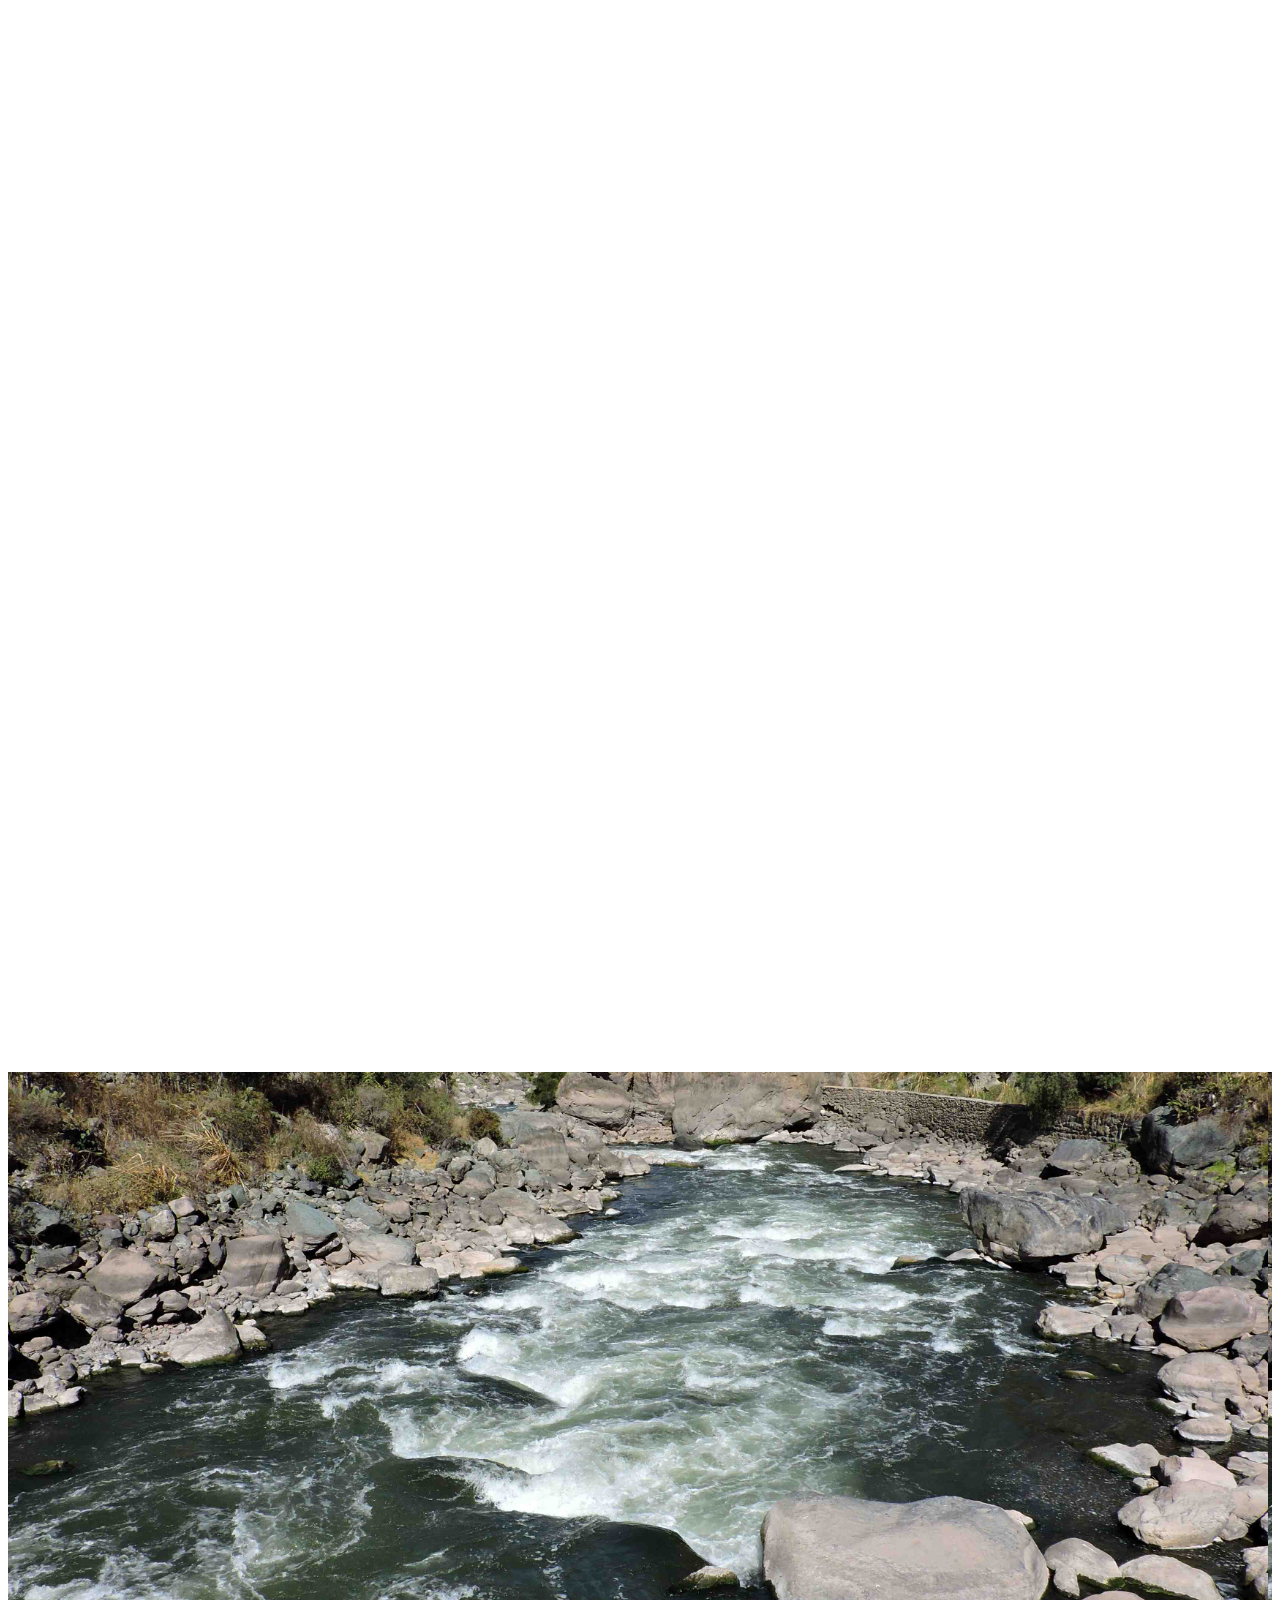
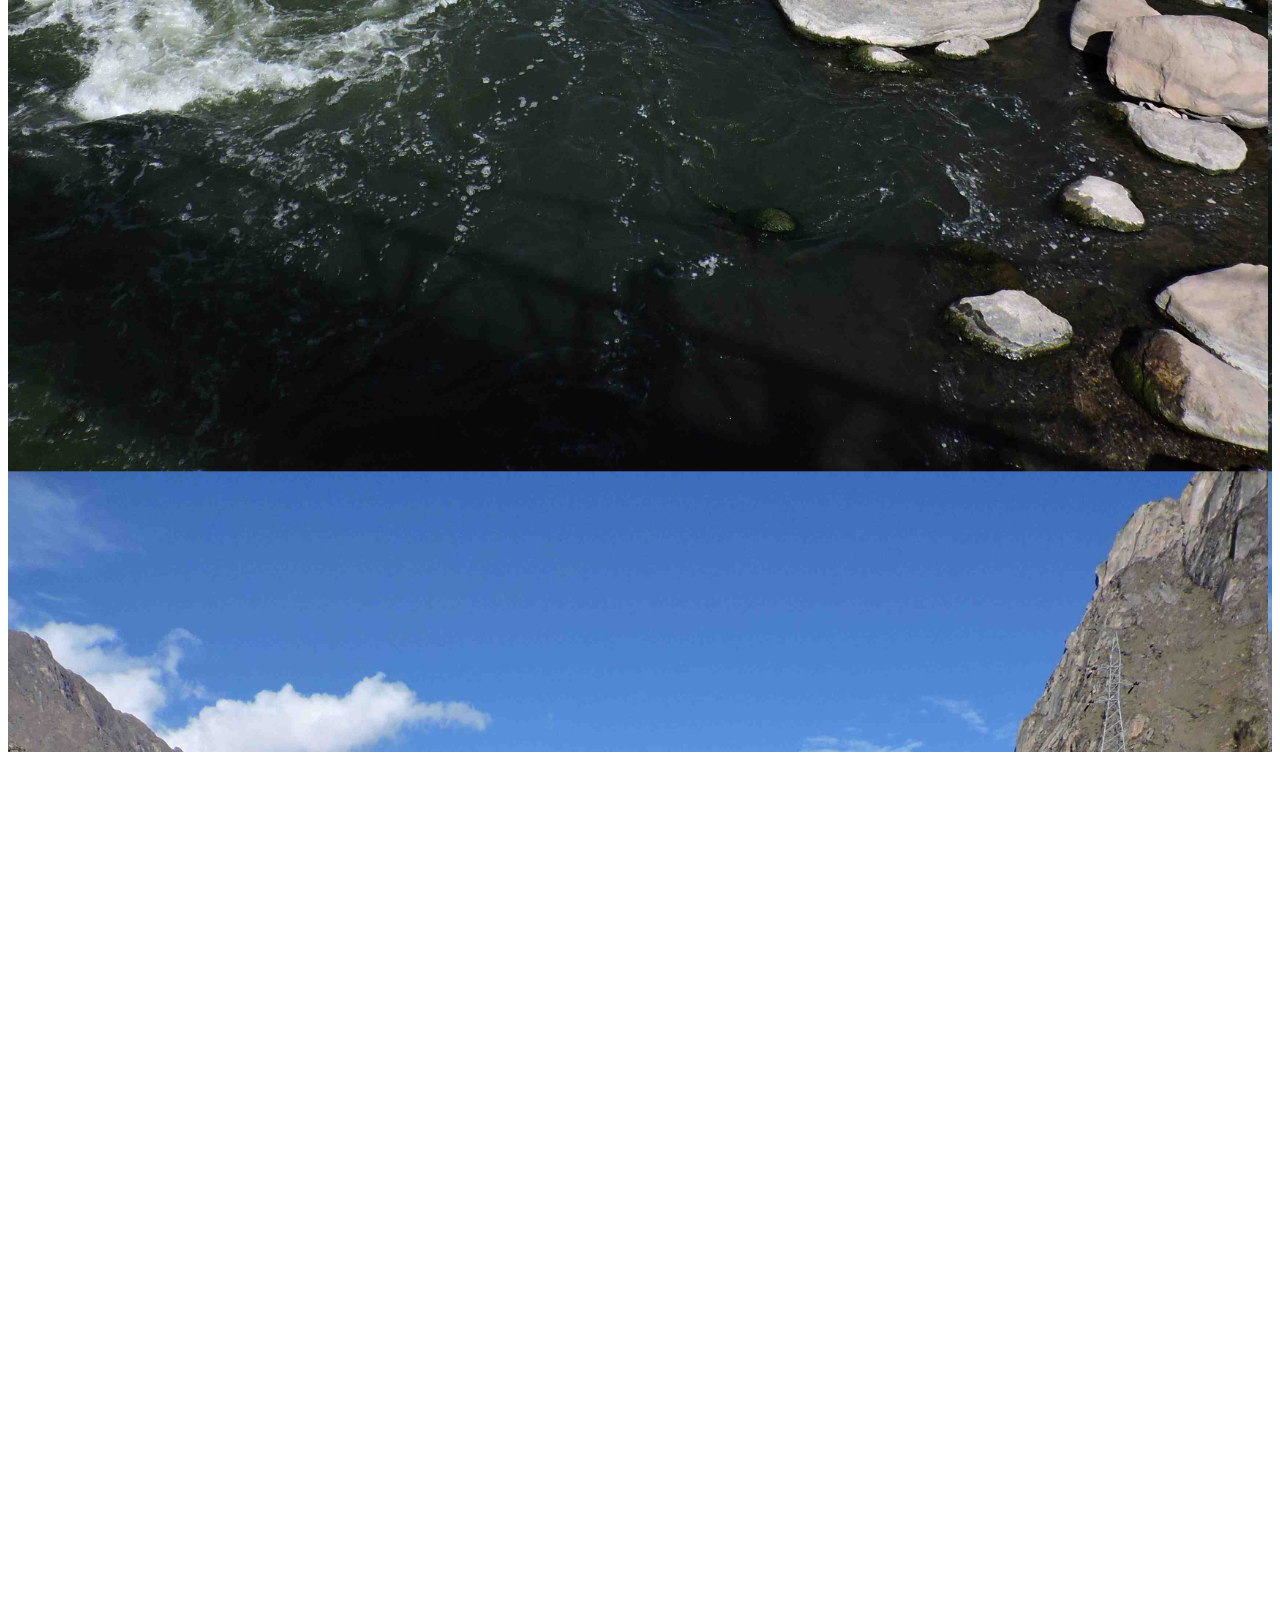
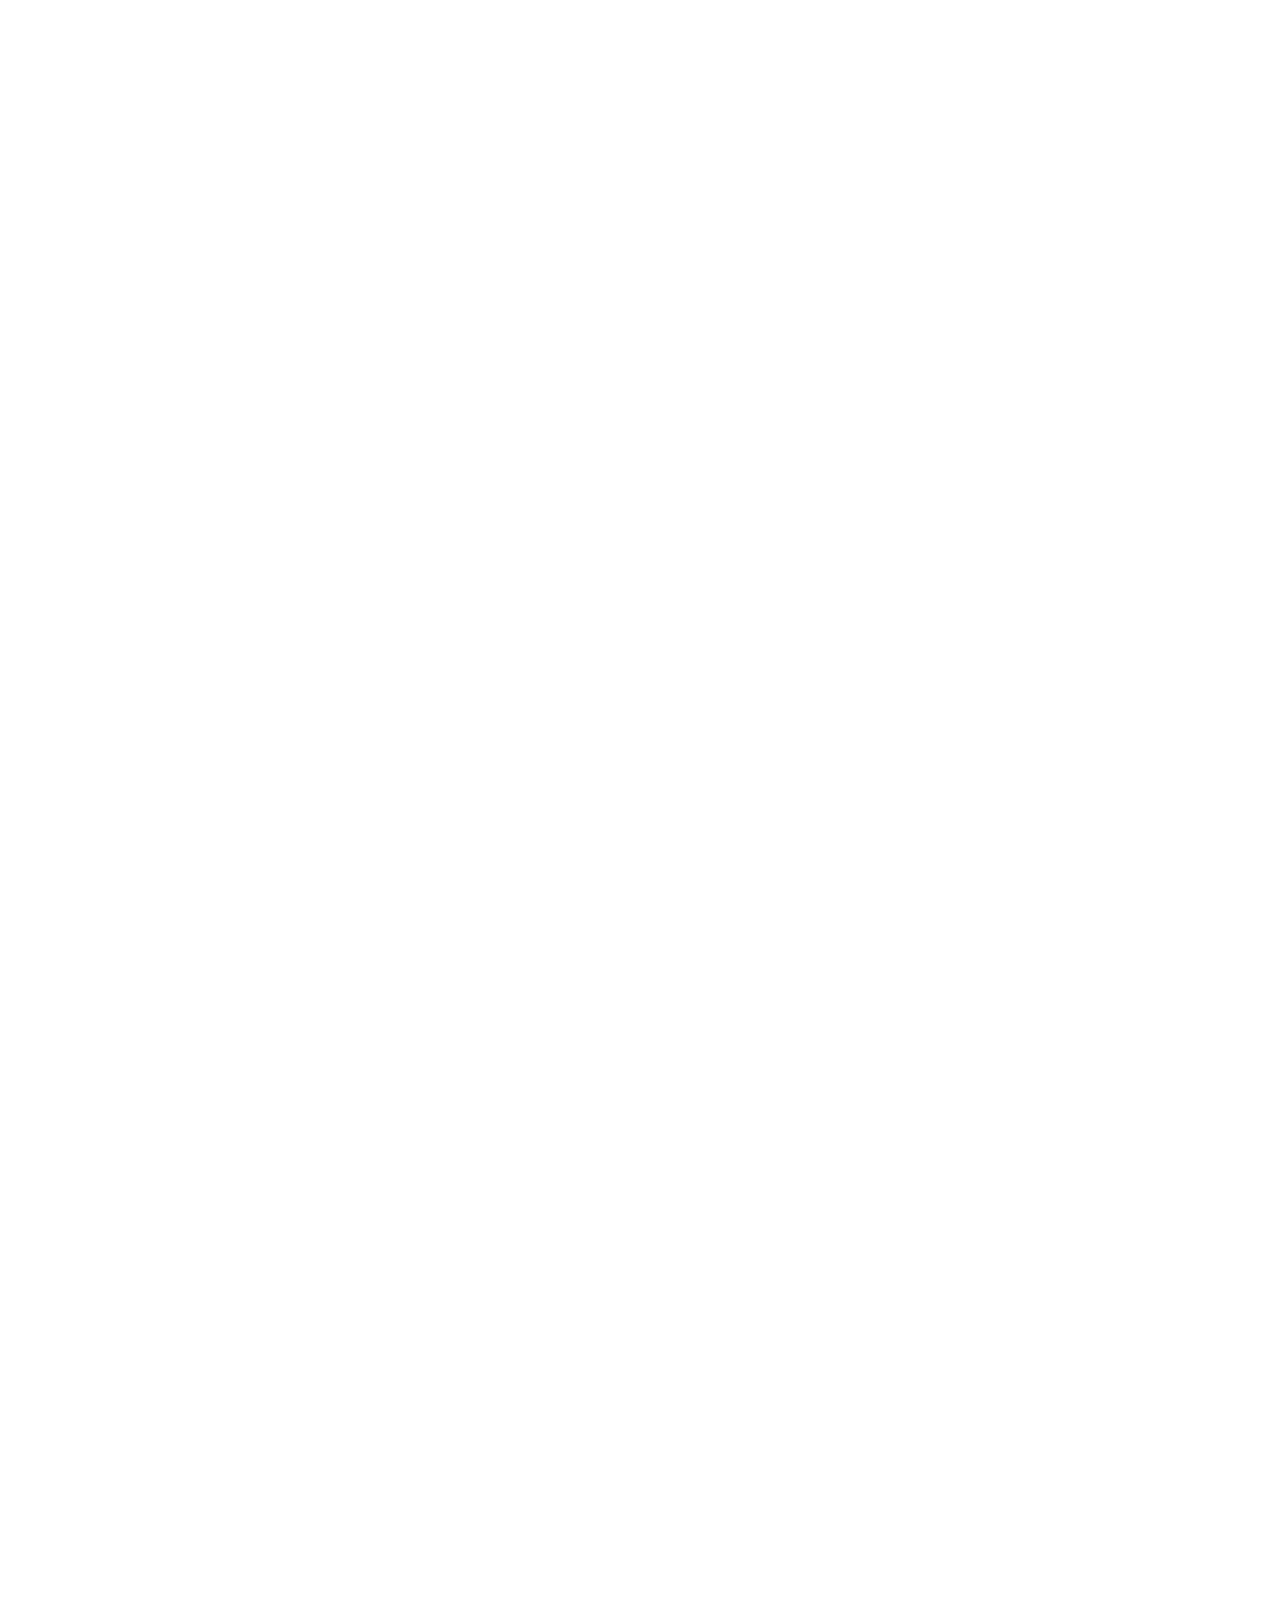
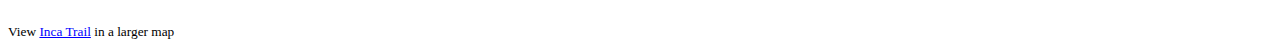
==== commit 08a4f9df: "finished cat series" ====
--- a/lima.html
+++ b/lima.html
@@ -45,6 +45,11 @@
                 He started to warm up to me though.
             </p>
         </div>
+        <div id="cat3" class='block' data-stellar-background-ratio=".5">
+            <p class='textLight' id='catText4'>
+                He really didn't want me to leave.
+            </p>
+        </div>
         <div class="mapWrap block">
             <iframe class="incaTrailMap" id="llactaPata" width="750" height="450" frameborder="0" scrolling="no" marginheight="0" marginwidth="0" src="https://maps.google.com/maps/ms?msid=200690037802084016640.0004676cd46aa26c7896a&amp;msa=0&amp;source=gplus-ogsb&amp;ie=UTF8&amp;ll=-13.209148,-72.485175&amp;spn=0.110883,0.123338&amp;t=h&amp;iwloc=0004676cf58d377acecd8&amp;output=embed"></iframe><br /><small>View <a href="https://maps.google.com/maps/ms?msid=200690037802084016640.0004676cd46aa26c7896a&amp;msa=0&amp;source=embed&amp;ie=UTF8&amp;ll=-13.209148,-72.485175&amp;spn=0.110883,0.123338&amp;t=h&amp;iwloc=0004676cf58d377acecd8" style="color:#0000FF;text-align:left">Inca Trail</a> in a larger map</small>
         </div>
--- a/stylesheet.css
+++ b/stylesheet.css
@@ -37,6 +37,23 @@
 	color: white;
 	text-align: center;
 }
+#cat2 {
+	background-image: url(images/cat2.jpg);
+	background-size: 100%;
+	height: 40em;
+}
+#catText3 {
+	text-align: center;
+	padding-top: 5em;
+}
+#cat3 {
+	background-image: url(images/cat3.jpg);
+	background-size: 100%;
+	height: 40em;
+}
+#catText4{
+	text-align: center;
+}
 .incaTrailMap {
 	margin: 0 auto;
 }
@@ -49,7 +66,7 @@
 }
 .textLight{
 	font-style: bold;
-	color: black;
+	color: white;
 	font-family: Arial;
 	font-size: 2em;
 }
